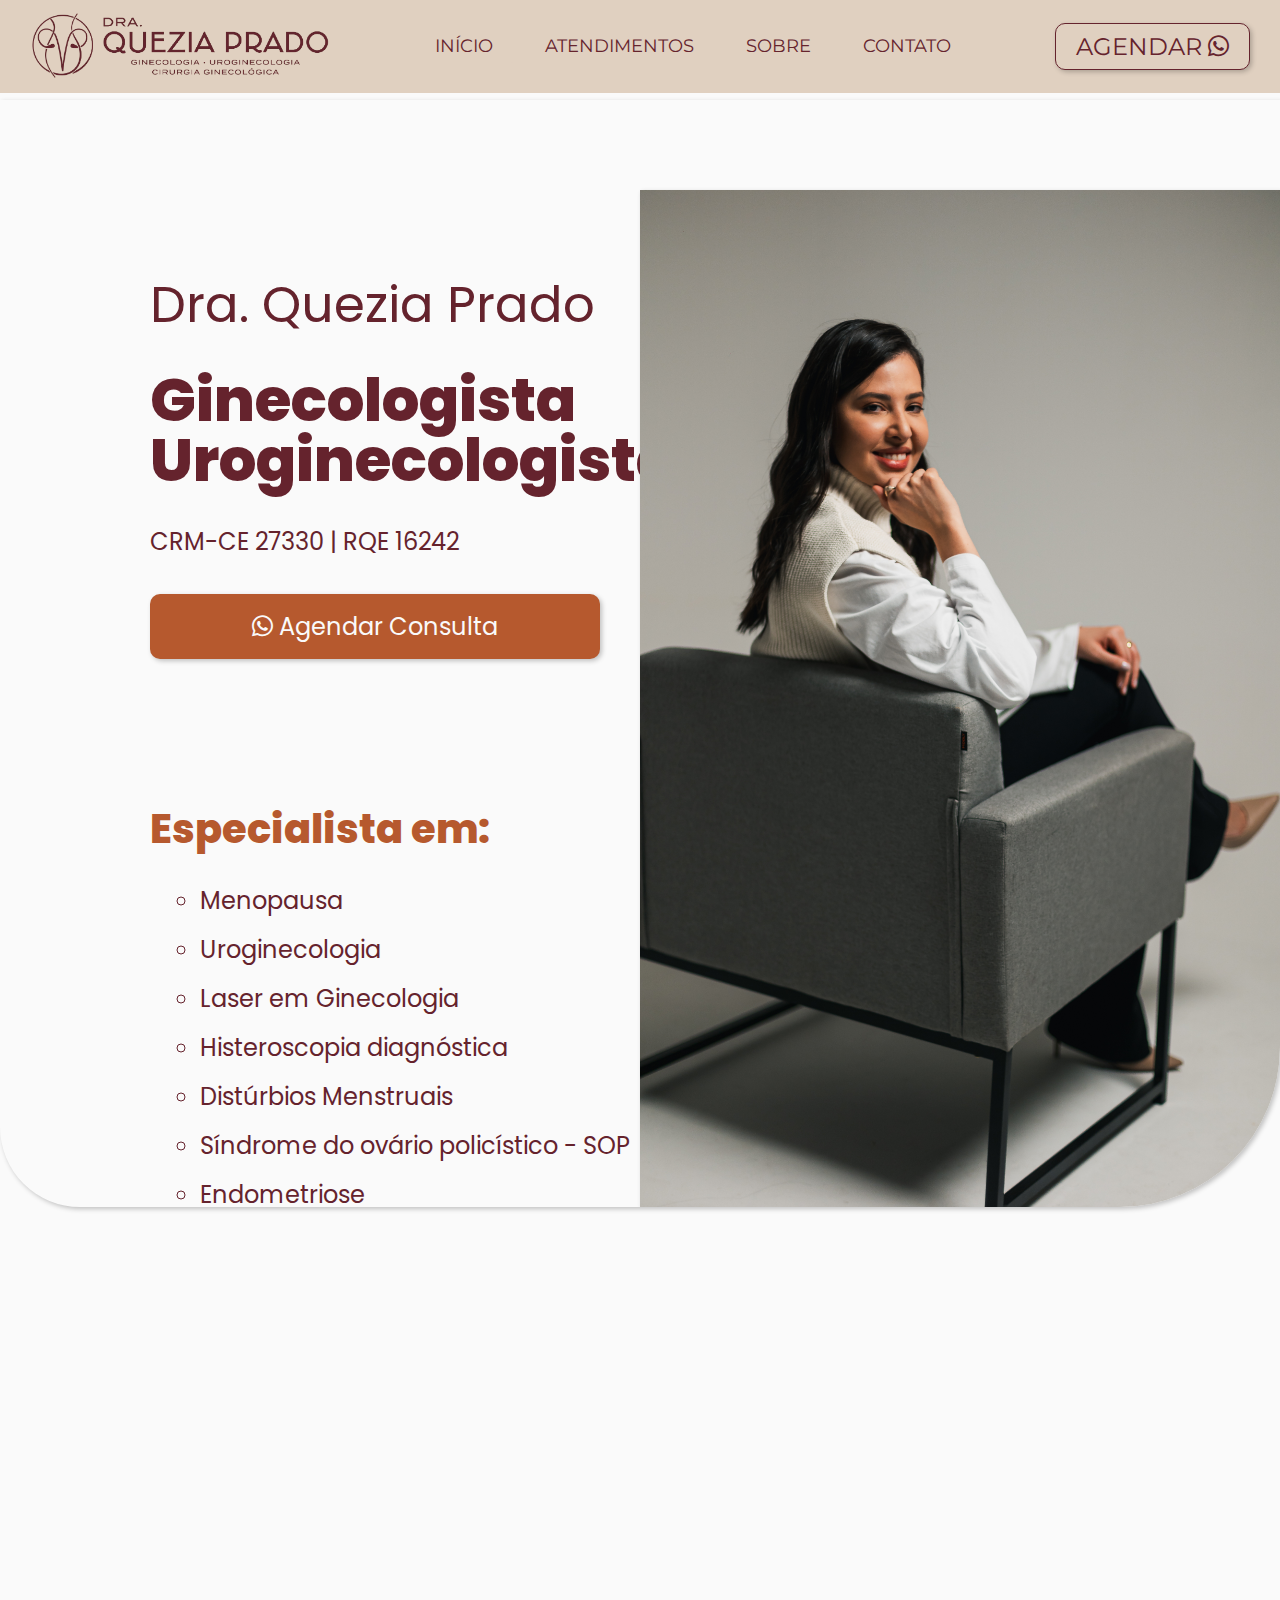
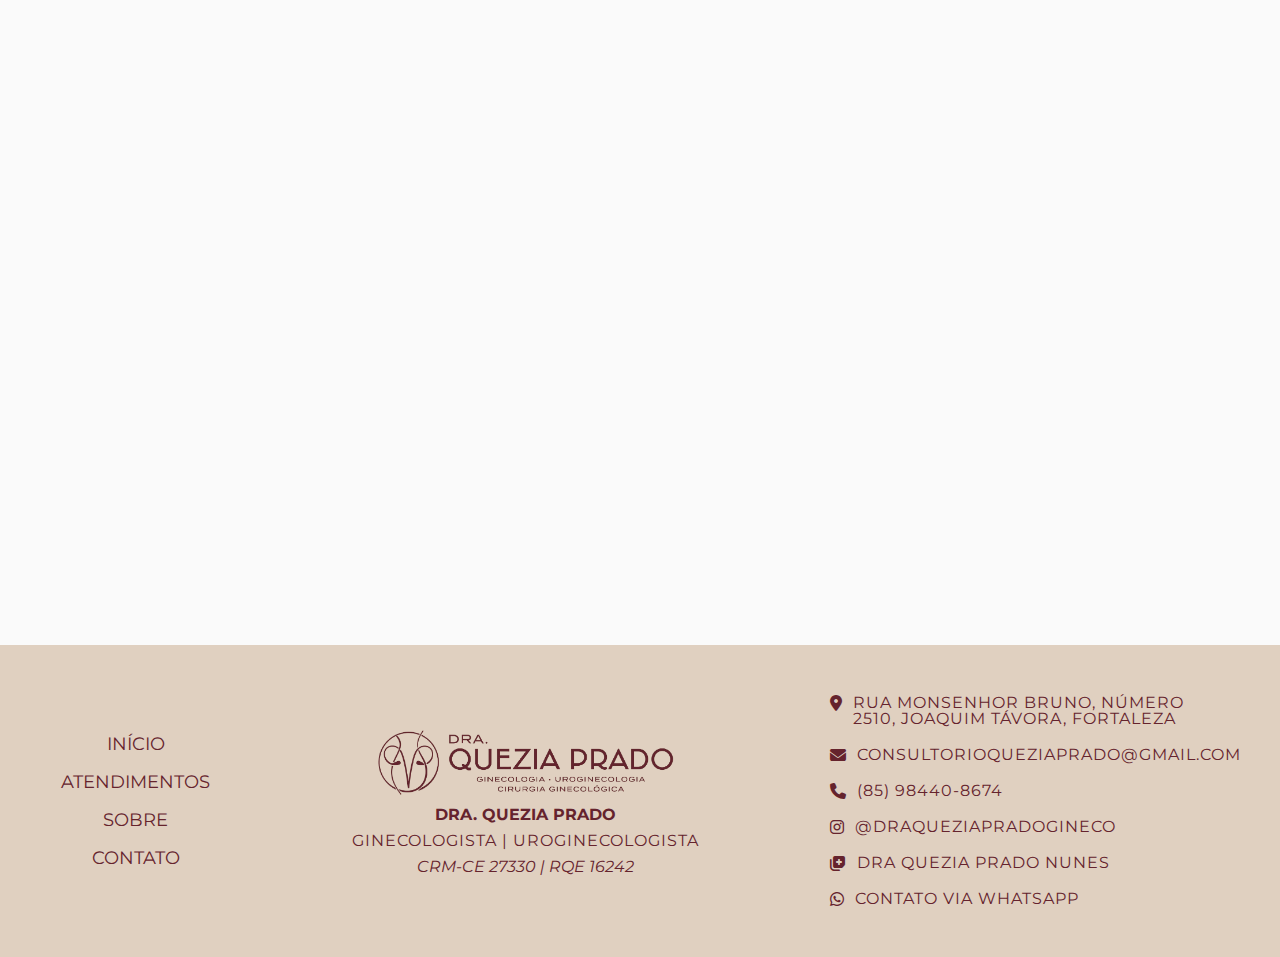
==== index.html @ f3fdb0f1 "fix: adicionando carousel, feedbacks e pagina de atentimento" ====
<!DOCTYPE html>
<html lang="pt-BR">


<head>
  <meta charset="UTF-8">
  <meta name="viewport" content="width=device-width, initial-scale=1.0">
  <meta name="description" content="Consultório de Dra. Quezia Prado, Ginecologista e Uroginecologista em Fortaleza. Agende sua consulta online.">
  <meta name="keywords" content="ginecologia, uroginecologia, saúde feminina, Dra. Quezia Prado, atendimento ginecológico, consulta ginecológica">
  <meta name="author" content="Dra. Quezia Prado">
  <meta name="robots" content="index, follow">

  <title>Dra. Quezia Prado | Ginecologista Uroginecologista</title>

  <link rel="icon" href="./favicon.ico" type="image/x-icon">

  <link rel="stylesheet" href="https://cdnjs.cloudflare.com/ajax/libs/font-awesome/6.4.2/css/all.min.css" integrity="sha384-w4lch0MzdoKsljzU2lf4mUjfpylydZZZQsRzEzXnpPRAE2F5ikS9V3f4f7Er4y+w" crossorigin="anonymous">

  <link rel="preload" href="https://fonts.googleapis.com/css2?family=Roboto:wght@400;700&display=swap" as="font" type="font/woff2" crossorigin="anonymous">

  <link rel="stylesheet" href="https://cdnjs.cloudflare.com/ajax/libs/font-awesome/6.4.2/css/all.min.css">

  <link rel="preconnect" href="https://fonts.googleapis.com">
  <link rel="preconnect" href="https://fonts.gstatic.com" crossorigin>
  <link href="https://fonts.googleapis.com/css2?family=Montserrat:ital,wght@0,100..900;1,100..900&family=Poppins:ital,wght@0,100;0,200;0,300;0,400;0,500;0,600;0,700;0,800;0,900;1,100;1,200;1,300;1,400;1,500;1,600;1,700;1,800;1,900&display=swap" rel="stylesheet">


  <link rel="stylesheet" href="https://cdn.jsdelivr.net/npm/swiper@11/swiper-bundle.min.css">
  <script src="https://cdn.jsdelivr.net/npm/swiper@11/swiper-bundle.min.js"></script>

  

  <link rel="stylesheet" href="./style.css">
</head>

<body>
  <header class="cabecalho">
    <a href="#inicio" title="Ir para a página inicial">
      <img class="cabecalho_logo" src="./assets/logo.png" alt="Logotipo da Dra. Quezia Prado" loading="lazy">
    </a>

    <button class="menu_hamburguer" aria-label="Abrir menu">
      <i style="color:var(--cor-secundaria)" class="fa-solid fa-bars"></i>
    </button>

    <nav class="cabecalho_nav" role="navigation" aria-label="Menu principal">
      <ul class="cabecalho_menu">
        <li><a class="cabecalho_menu_item" href="#inicio">Início</a></li>
        <li><a class="cabecalho_menu_item" href="#atendimentos">Atendimentos</a></li>
        <li><a class="cabecalho_menu_item" href="#sobre">Sobre</a></li>
        <li><a class="cabecalho_menu_item" href="#contato">Contato</a></li>
      </ul>
    </nav>

    <a target="_blank" class="cabecalho_botao" href="https://wa.me/85984408674" role="button">
      Agendar
      <i class="fa-brands fa-whatsapp"></i>
    </a>
  </header>

  <main>

    <section class="inicio" id="inicio">
      <div class="inicio_infos">
        <div class="inicio_infos_pessoal">
          <h1 class="inicio_infos_titulo">Dra. Quezia Prado</h1>
          <h2 class="inicio_infos_cargo">Ginecologista Uroginecologista</h2>
          <span class="inicio_infos_credenciais">CRM-CE 27330 | RQE 16242</span>
          <a target="_blank" class="inicio_infos_botao" href="https://wa.me/85984408674" role="button" aria-label="Agendar consulta com Dra. Quezia Prado">
            <i class="fa-brands fa-whatsapp"></i>
            Agendar Consulta
          </a>
        </div>
        <div class="inicio_esp">
          <h2 class="inicio_infos_titulo_esp">Especialista em:</h2>
          <ul class="lista_especialidades">
            <li>Menopausa</li>
            <li>Uroginecologia</li>
            <li> Laser em Ginecologia</li>
            <li>Histeroscopia diagnóstica</li>
            <li>Distúrbios Menstruais</li>
            <li>Síndrome do ovário policístico - SOP</li>
            <li>Endometriose</li>
          </ul>

        </div>
      </div>
      <img class="inicio_foto" src="./assets/foto1.jpg" alt="Foto da Dra. Quezia Prado, ginecologista e uroginecologista." loading="lazy">
    </section>


    <section class="atendimentos" id="atendimentos">
      <h2 class="atendimentos_titulo">Atendimentos</h2>
      <a class="atendimentos_botao" href="#ver" role="button" aria-label="Ver todos os Atendimentos">Ver Todos</a>
      <div class="atendimentos_container">
        <div class="atendimentos_container_card">
          <img class="atendimentos_container_card_foto" src="https://saudeemdia.com.br/wp-content/uploads/2023/03/Menopausa.jpg" alt="Imagem ilustrativa sobre menopausa" loading="lazy">
          <h2 class="atendimentos_container_card_titulo">Menopausa</h2>
          <a class="atendimentos_container_card_botao" href="./pages/menopausa.html" role="button" aria-label="Saiba mais sobre menopausa">
            Saiba Mais
          </a>
        </div>

        <div class="atendimentos_container_card">
          <img class="atendimentos_container_card_foto" src="https://www.scopegineco.com.br/wp-content/uploads/2022/06/Uroginecologia-1.jpg.webp" alt="Imagem ilustrativa sobre uroginecologia" loading="lazy">
          <h2 class="atendimentos_container_card_titulo">Uroginecologia</h2>
          <a class="atendimentos_container_card_botao" href="./pages/uroginecologia.html" role="button" aria-label="Saiba mais sobre uroginecologia">
            Saiba Mais
          </a>
        </div>

        <div class="atendimentos_container_card">
          <img class="atendimentos_container_card_foto" src="https://drapriscilamatsuoka.com.br/wp-content/uploads/2020/04/laser-intimo.jpg" alt="Imagem ilustrativa sobre laser em ginecologia" loading="lazy">
          <h2 class="atendimentos_container_card_titulo">Laser em Ginecologia</h2>
          <a class="atendimentos_container_card_botao" href="#laser-ginecologia" role="button" aria-label="Saiba mais sobre laser em ginecologia">
            Saiba Mais
          </a>
        </div>


        <div class="atendimentos_container_card">
          <img class="atendimentos_container_card_foto" src="https://drluizflavio.com/wp-content/uploads/2018/12/Endometriomas-endometriose-ovariana_drluizflavio_BG.jpg" alt="Imagem ilustrativa sobre Endometriose" loading="lazy">
          <h2 class="atendimentos_container_card_titulo">Endometriose</h2>
          <a class="atendimentos_container_card_botao" href="#laser-ginecologia" role="button" aria-label="Saiba mais sobre Endometriose">
            Saiba Mais
          </a>
        </div>
      </div>
    </section>



    <section class="sobre" id="sobre">
      <div class="sobre_imagem_container">
        <img class="sobre_imagem_container_foto" src="./assets/foto3.jpg" alt="Foto da Dra. Quezia Prado, ginecologista e uroginecologista" loading="lazy">
        <div class="sobre_imagem_container_citacao">
          "Minha missão é cuidar da saúde feminina com empatia e precisão, proporcionando bem-estar em cada fase da vida."
        </div>
      </div>

      <div class="sobre_texto_container">
        <h2 class="sobre_subtitulo">Sobre</h2>
        <h3 class="sobre_texto_container_nome">Dra. Quezia Prado</h3>
        <p class="sobre_texto_container_texto">
          Oi, sou a Dra Quezia, médica ginecologista e uroginecologista, e será um enorme prazer te ter por aqui. Sou paraense, formada em Belém -PA, com residência e subespecialidade feitas em São Paulo, na Casa Maternal e Faculdade de Medicina do ABC. <br>

          Minhas áreas de atuação são na ginecologia geral, reposição hormonal, envelhecimento saudável, dores pélvicas, planejamento familiar e disfunções de assoalho pélvico. Além disso, realizo diversas cirurgias ginecológicas e tenho experiência com DIUs, Implanon. <br>

          Trato doenças como perda urinária, prolapsos genitais, infecções de urina de repetição, candidíase, vaginose, endometriose, miomatose uterina, adenomiose, síndrome dos ovários policísticos, e muito mais. 
          A reposição hormonal, e o olhar específico para a mulher do climatério e menopausa fazem parte do meu cotidiano e não há nada mais satisfatório do que ver essas pacientes voltarem a ficar de bem consigo mesmas! <br>

          No meu consultório, já consegui devolver qualidade de vida para várias mulheres através de uma investigação profunda e um tratamento adequado e personalizado. Bem estar e satisfação são as regras que regem nossos encontros de rotina! <br>

          Fiquem à vontade para clicar em um dos tópicos descritos aqui e entenderem um pouco mais sobre cada tema!

        </p>
      </div>
    </section>


    <section class="instagram">
      <h2 class="instagram_titulo">Instagram</h2>
      <div class="swiper-container">
        <div class="swiper-wrapper">
          <a href="https://www.instagram.com/p/POST1" class="swiper-slide">
            <img src="./assets//insta/foto1.jpeg" alt="Foto do Instagram">
          </a>
          <a href="https://www.instagram.com/p/POST1" class="swiper-slide">
            <img src="./assets//insta/foto2.jpeg" alt="Foto do Instagram">
          </a>
          <a href="https://www.instagram.com/p/POST1" class="swiper-slide">
            <img src="./assets//insta/foto3.jpeg" alt="Foto do Instagram">
          </a>
          <a href="https://www.instagram.com/p/POST1" class="swiper-slide">
            <img src="./assets//insta/foto4.jpeg" alt="Foto do Instagram">
          </a>
          <a href="https://www.instagram.com/p/POST1" class="swiper-slide">
            <img src="./assets//insta/foto5.jpeg" alt="Foto do Instagram">
          </a>
          <a href="https://www.instagram.com/p/POST1" class="swiper-slide">
            <img src="./assets//insta/foto6.jpeg" alt="Foto do Instagram">
          </a>
          <a href="https://www.instagram.com/p/POST1" class="swiper-slide">
            <img src="./assets//insta/foto7.jpeg" alt="Foto do Instagram">
          </a>
          <a href="https://www.instagram.com/p/POST1" class="swiper-slide">
            <img src="./assets//insta/foto8.jpeg" alt="Foto do Instagram">
          </a>
          <a href="https://www.instagram.com/p/POST1" class="swiper-slide">
            <img src="./assets//insta/foto9.jpeg" alt="Foto do Instagram">
          </a>
          <a href="https://www.instagram.com/p/POST1" class="swiper-slide">
            <img src="./assets//insta/foto10.jpeg" alt="Foto do Instagram">
          </a>

        </div>
        <!-- Botões de navegação -->
        <div class="swiper-button-next"></div>
        <div class="swiper-button-prev"></div>
        <!-- Paginação -->
        <div class="swiper-pagination"></div>
      </div>
    </section>
    

    <section class="agendar">
      <h2 class="agendar_titulo">Agende sua consulta!</h2>
      <p class="agendar_texto">Agende agora sua consulta com a Dra. Quezia Prado</p>
      <a class="agendar_botao" href="#formulario-agendar" role="button" aria-label="Agendar consulta com Dra. Quezia Prado">
        <i class="fa-brands fa-whatsapp"></i>
        Agendar Consulta

      </a>
    </section>


    <section class="instagram">
      <h2 class="instagram_titulo">Feedbacks</h2>
      <div class="swiper-container">
        <div class="swiper-wrapper">
            <img src="./assets/feedback/foto1.jpeg" alt="Foto do Instagram" class="swiper-slide">
            <img src="./assets/feedback/foto2.jpeg" alt="Foto do Instagram" class="swiper-slide">
            <img src="./assets/feedback/foto3.jpeg" alt="Foto do Instagram" class="swiper-slide">
            <img src="./assets/feedback/foto4.jpeg" alt="Foto do Instagram" class="swiper-slide">
            <img src="./assets/feedback/foto5.jpeg" alt="Foto do Instagram" class="swiper-slide">
            <img src="./assets/feedback/foto6.jpeg" alt="Foto do Instagram" class="swiper-slide">
            <img src="./assets/feedback/foto7.jpeg" alt="Foto do Instagram" class="swiper-slide">
            <img src="./assets/feedback/foto8.jpeg" alt="Foto do Instagram" class="swiper-slide">
            <img src="./assets/feedback/foto9.jpeg" alt="Foto do Instagram" class="swiper-slide">
            <img src="./assets/feedback/foto10.jpeg" alt="Foto do Instagram" class="swiper-slide">
            <img src="./assets/feedback/foto11.jpeg" alt="Foto do Instagram" class="swiper-slide">
            <img src="./assets/feedback/foto12.jpeg" alt="Foto do Instagram" class="swiper-slide">
            <img src="./assets/feedback/foto13.jpeg" alt="Foto do Instagram" class="swiper-slide">
            <img src="./assets/feedback/foto14.jpeg" alt="Foto do Instagram" class="swiper-slide">

        </div>
        <!-- Botões de navegação -->
        <div class="swiper-button-next"></div>
        <div class="swiper-button-prev"></div>
        <!-- Paginação -->
        <div class="swiper-pagination"></div>
      </div>
    </section>




    <section class="contato" id="contato">
      <div class="contato_infos">
        <h2 class="contato_subtitulo">Contato</h2>
        <p class="contato_texto">Entre em contato para mais informações</p>
      </div>

      <div class="contato_links">
        <div class="contato_links_icons">
          <a href="https://www.google.com/maps/place/R.+Monsenhor+Bruno,+2510+-+Aldeota,+Fortaleza+-+CE,+60115-046/data=!4m2!3m1!1s0x7c748ee496ace9f:0xc2dd5bfd3eecf8b7?sa=X&ved=1t:242&ictx=111" class="contato_links_icons_item" target="_blank" rel="noopener noreferrer" aria-label="Ver no Google Maps">
            <i class="fa-solid fa-location-dot"></i>
            <span>Rua Monsenhor Bruno, número 2510, Joaquim Távora, Fortaleza</span>
          </a>
          <a href="mailto:consultorioqueziaprado@gmail.com" class="contato_links_icons_item" aria-label="Enviar email para consultorioqueziaprado@gmail.com">
            <i class="fa-solid fa-envelope"></i>
            <span>consultorioqueziaprado@gmail.com</span>
          </a>
          <a href="tel:85984408674" class="contato_links_icons_item" aria-label="Ligar para (85) 98440-8674">
            <i class="fa-solid fa-phone"></i>
            <span>(85) 98440-8674</span>
          </a>
          <a href="https://www.instagram.com/draqueziapradogineco/" class="contato_links_icons_item" target="_blank" rel="noopener noreferrer" aria-label="Visitar perfil no Instagram">
            <i class="fa-brands fa-instagram"></i>
            <span> @draqueziapradogineco</span>
          </a>
          <a href="https://www.doctoralia.com.br/quezia-prado-nunes/ginecologista/fortaleza" class="contato_links_icons_item" target="_blank" rel="noopener noreferrer" aria-label="Visitar perfil no Doctoralia">
            <i class="fa-solid fa-notes-medical"></i>
            <span> Dra Quezia Prado Nunes</span>
          </a>
          <a href="https://wa.me/85984408674" class="contato_links_icons_item" target="_blank" rel="noopener noreferrer" aria-label="Contatar via WhatsApp">
            <i class="fa-brands fa-whatsapp"></i>
            <span>Contato via WhatsApp</span>
          </a>
        </div>

        <iframe src="https://www.google.com/maps/embed?pb=!1m18!1m12!1m3!1d3153.3859847296924!2d-38.513486!3d-3.7443577!2m3!1f0!2f0!3f0!3m2!1i1024!2i768!4f13.1!3m3!1m2!1s0x7c748ee496ace9f%3A0xc2dd5bfd3eecf8b7!2sR.%20Monsenhor%20Bruno%2C%202510%20-%20Aldeota%2C%20Fortaleza%20-%20CE%2C%2060115-046!5e0!3m2!1spt-BR!2sbr&maptype=satellite" class="contato_infos_mapa" allowfullscreen="" loading="lazy" referrerpolicy="no-referrer-when-downgrade" aria-label="Mapa da localização no modo satélite">
        </iframe>


      </div>
    </section>

  </main>

  <footer class="rodape">
    <div class="rodape_menu">
      <nav aria-label="Menu do rodapé">
        <ul class="rodape_menu">
          <li>
            <a class="rodape_menu_item" href="#inicio" aria-label="Ir para a seção Início">Início</a>
          </li>
          <li>
            <a class="rodape_menu_item" href="#atendimentos" aria-label="Ir para a seção Atendimentos">Atendimentos</a>
          </li>
          <li>
            <a class="rodape_menu_item" href="#sobre" aria-label="Ir para a seção Sobre">Sobre</a>
          </li>
          <li>
            <a class="rodape_menu_item" href="#contato" aria-label="Ir para a seção Contato">Contato</a>
          </li>
        </ul>
      </nav>
    </div>


    <div class="rodape_infos">
      <img class="rodape_infos_logo" src="./assets/logo.png" alt="Logo da Dra. Quezia Prado" aria-label="Logo da Dra. Quezia Prado">
      <p class="rodape_infos_nome">Dra. Quezia Prado</p>
      <p class="rodape_infos_texto">Ginecologista | Uroginecologista</p>
      <p class="rodape_infos_detalhe">CRM-CE 27330 | RQE 16242</p>
    </div>

    <div class="rodape_socials">
      <a href="https://www.google.com/maps/place/R.+Monsenhor+Bruno,+2510+-+Aldeota,+Fortaleza+-+CE,+60115-046/data=!4m2!3m1!1s0x7c748ee496ace9f:0xc2dd5bfd3eecf8b7?sa=X&ved=1t:242&ictx=111" class="rodape_links_icons_item" target="_blank" rel="noopener noreferrer" aria-label="Ver localização no Google Maps">
        <i class="fa-solid fa-location-dot"></i>
        <span>Rua Monsenhor Bruno, número 2510, Joaquim Távora, Fortaleza</span>
      </a>
      <a href="mailto:consultorioqueziaprado@gmail.com" class="rodape_links_icons_item" aria-label="Enviar email para consultorioqueziaprado@gmail.com">
        <i class="fa-solid fa-envelope"></i>
        <span>consultorioqueziaprado@gmail.com</span>
      </a>
      <a href="tel:85984408674" class="rodape_links_icons_item" aria-label="Ligar para (85) 98440-8674">
        <i class="fa-solid fa-phone"></i>
        <span>(85) 98440-8674</span>
      </a>
      <a href="https://www.instagram.com/draqueziapradogineco/" class="rodape_links_icons_item" target="_blank" rel="noopener noreferrer" aria-label="Visitar perfil no Instagram">
        <i class="fa-brands fa-instagram"></i>
        <span>@draqueziapradogineco</span>
      </a>
      <a href="https://www.doctoralia.com.br/quezia-prado-nunes/ginecologista/fortaleza" class="rodape_links_icons_item" target="_blank" rel="noopener noreferrer" aria-label="Visitar perfil no Doctoralia">
        <i class="fa-solid fa-notes-medical"></i>
        <span> Dra Quezia Prado Nunes</span>
      </a>
      <a href="https://wa.me/85984408674" class="rodape_links_icons_item" target="_blank" rel="noopener noreferrer" aria-label="Contatar via WhatsApp">
        <i class="fa-brands fa-whatsapp"></i>
        <span>Contato via WhatsApp</span>
      </a>
    </div>
  </footer>


  <script src="./script.js"></script>
</body>

</html>
---- style.css ----
@import url('./css/reset.css');
@import url('./css/cabecalho.css');
@import url('./css/atendimentos.css');
@import url('./css/atendimento.css');
@import url('./css/contato.css');
@import url('./css/inicio.css');
@import url('./css/rodape.css');
@import url('./css/sobre.css');
@import url('./css/instagram.css');
@import url('./css/agendar.css');
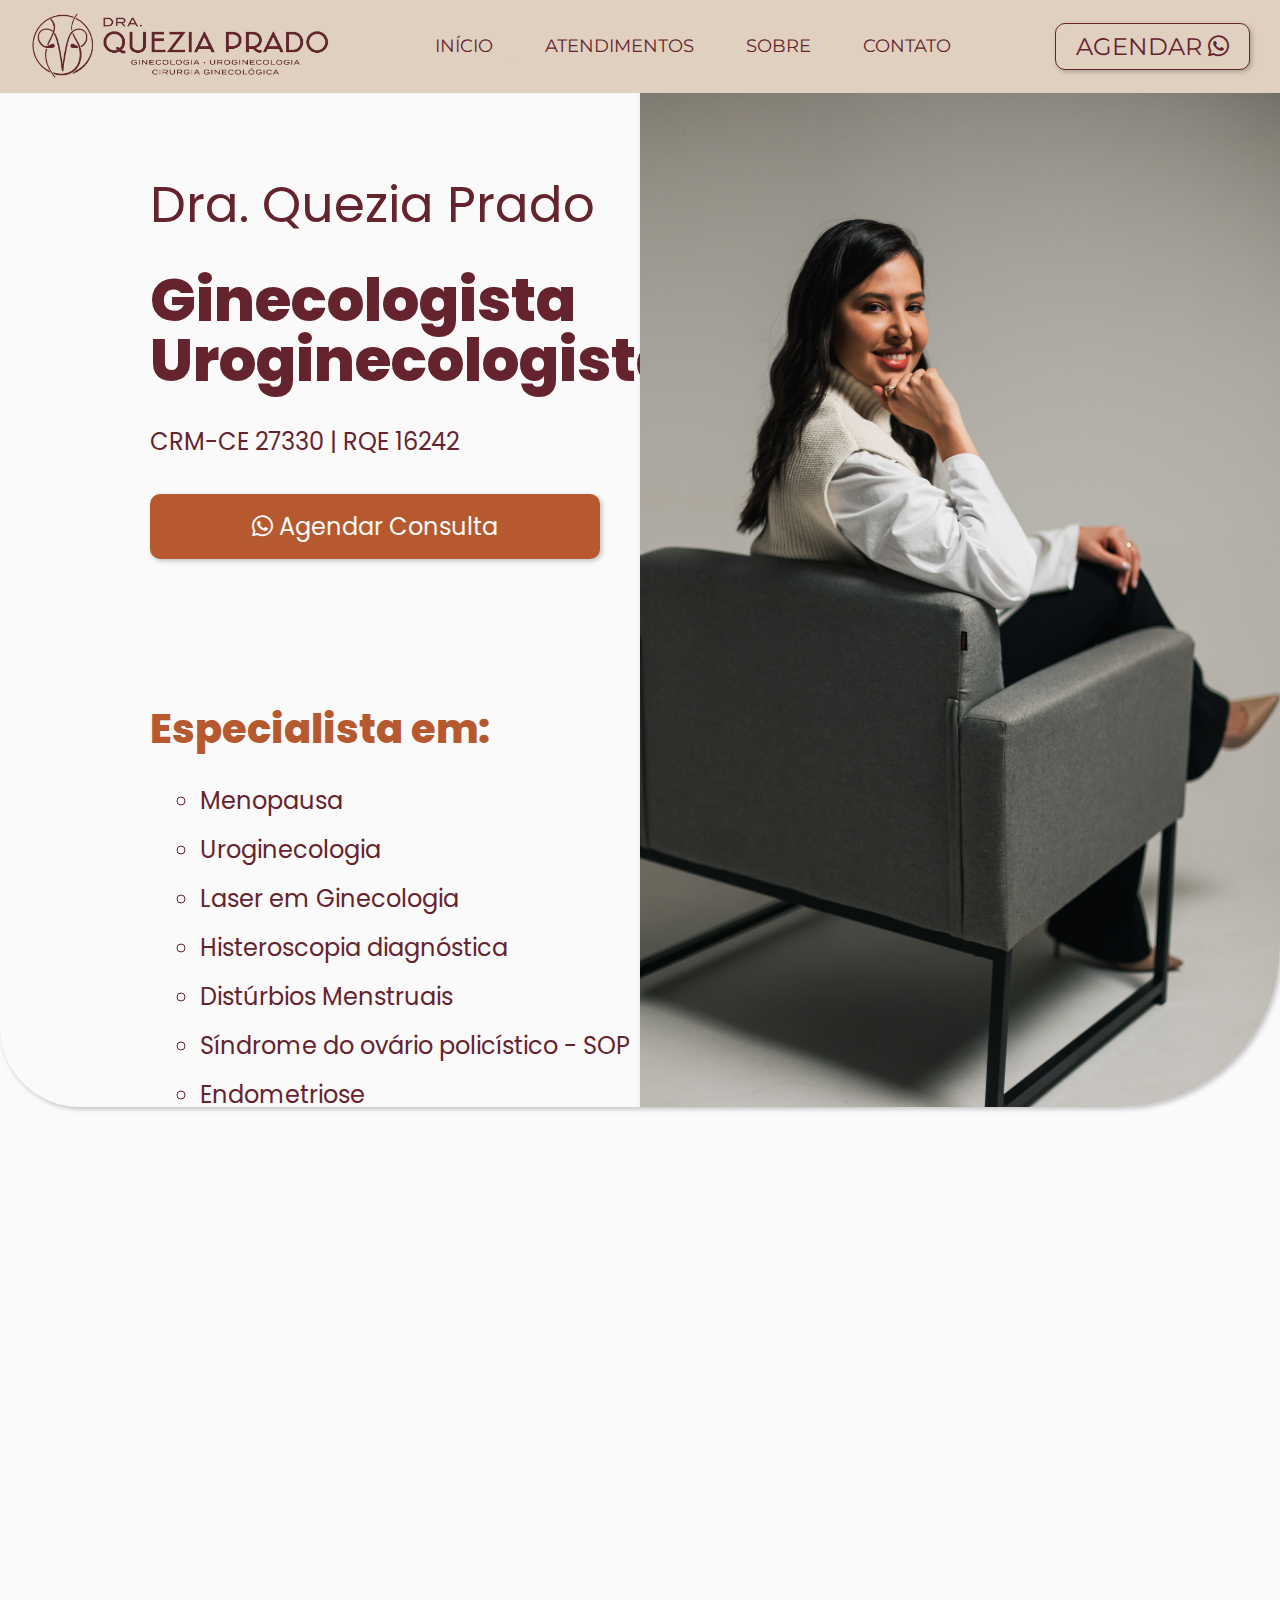
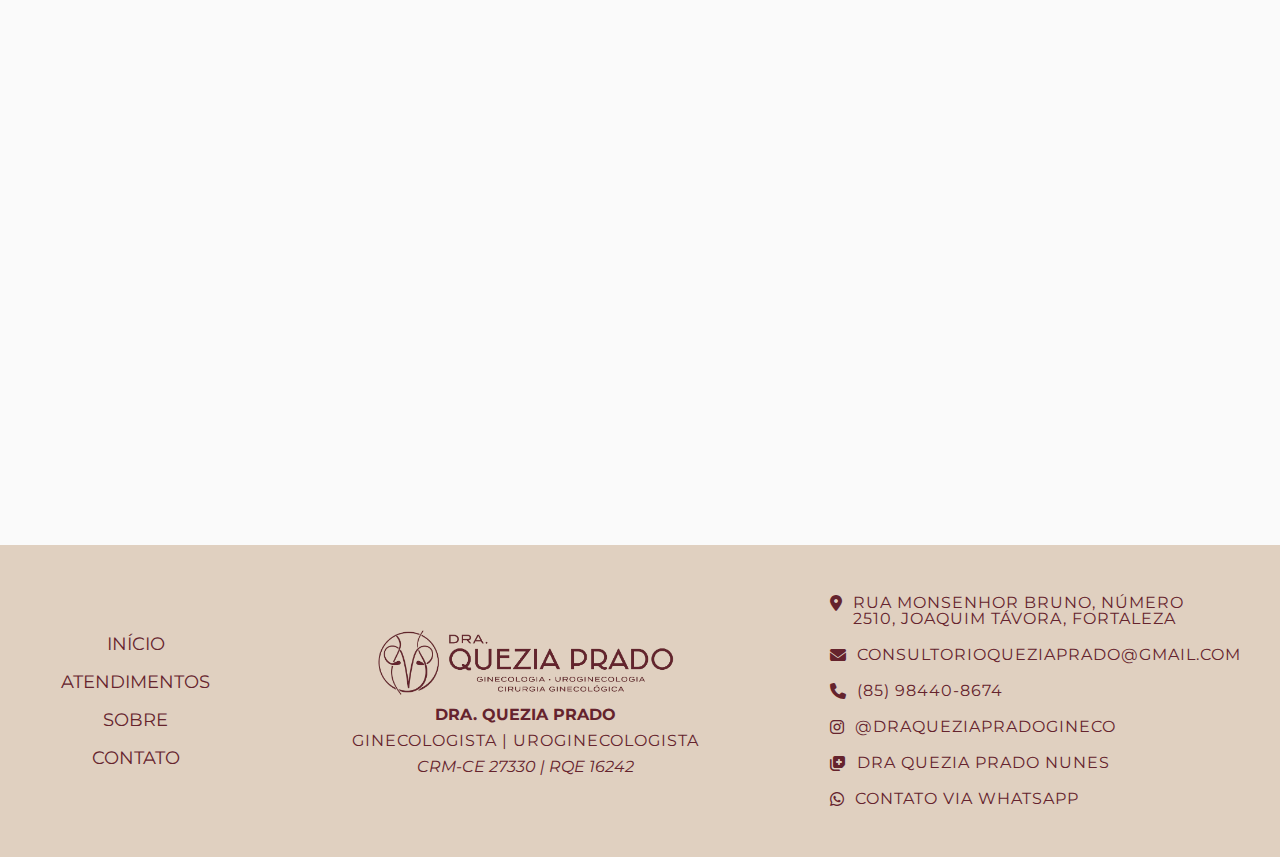
==== commit ea16495a: "fix: ajustes finos" ====
--- a/index.html
+++ b/index.html
@@ -1,351 +1,609 @@
 <!DOCTYPE html>
 <html lang="pt-BR">
-
-
-<head>
-  <meta charset="UTF-8">
-  <meta name="viewport" content="width=device-width, initial-scale=1.0">
-  <meta name="description" content="Consultório de Dra. Quezia Prado, Ginecologista e Uroginecologista em Fortaleza. Agende sua consulta online.">
-  <meta name="keywords" content="ginecologia, uroginecologia, saúde feminina, Dra. Quezia Prado, atendimento ginecológico, consulta ginecológica">
-  <meta name="author" content="Dra. Quezia Prado">
-  <meta name="robots" content="index, follow">
-
-  <title>Dra. Quezia Prado | Ginecologista Uroginecologista</title>
-
-  <link rel="icon" href="./favicon.ico" type="image/x-icon">
-
-  <link rel="stylesheet" href="https://cdnjs.cloudflare.com/ajax/libs/font-awesome/6.4.2/css/all.min.css" integrity="sha384-w4lch0MzdoKsljzU2lf4mUjfpylydZZZQsRzEzXnpPRAE2F5ikS9V3f4f7Er4y+w" crossorigin="anonymous">
-
-  <link rel="preload" href="https://fonts.googleapis.com/css2?family=Roboto:wght@400;700&display=swap" as="font" type="font/woff2" crossorigin="anonymous">
-
-  <link rel="stylesheet" href="https://cdnjs.cloudflare.com/ajax/libs/font-awesome/6.4.2/css/all.min.css">
-
-  <link rel="preconnect" href="https://fonts.googleapis.com">
-  <link rel="preconnect" href="https://fonts.gstatic.com" crossorigin>
-  <link href="https://fonts.googleapis.com/css2?family=Montserrat:ital,wght@0,100..900;1,100..900&family=Poppins:ital,wght@0,100;0,200;0,300;0,400;0,500;0,600;0,700;0,800;0,900;1,100;1,200;1,300;1,400;1,500;1,600;1,700;1,800;1,900&display=swap" rel="stylesheet">
-
-
-  <link rel="stylesheet" href="https://cdn.jsdelivr.net/npm/swiper@11/swiper-bundle.min.css">
-  <script src="https://cdn.jsdelivr.net/npm/swiper@11/swiper-bundle.min.js"></script>
-
-  
-
-  <link rel="stylesheet" href="./style.css">
-</head>
-
-<body>
-  <header class="cabecalho">
-    <a href="#inicio" title="Ir para a página inicial">
-      <img class="cabecalho_logo" src="./assets/logo.png" alt="Logotipo da Dra. Quezia Prado" loading="lazy">
-    </a>
-
-    <button class="menu_hamburguer" aria-label="Abrir menu">
-      <i style="color:var(--cor-secundaria)" class="fa-solid fa-bars"></i>
-    </button>
-
-    <nav class="cabecalho_nav" role="navigation" aria-label="Menu principal">
-      <ul class="cabecalho_menu">
-        <li><a class="cabecalho_menu_item" href="#inicio">Início</a></li>
-        <li><a class="cabecalho_menu_item" href="#atendimentos">Atendimentos</a></li>
-        <li><a class="cabecalho_menu_item" href="#sobre">Sobre</a></li>
-        <li><a class="cabecalho_menu_item" href="#contato">Contato</a></li>
-      </ul>
-    </nav>
-
-    <a target="_blank" class="cabecalho_botao" href="https://wa.me/85984408674" role="button">
-      Agendar
-      <i class="fa-brands fa-whatsapp"></i>
-    </a>
-  </header>
-
-  <main>
-
-    <section class="inicio" id="inicio">
-      <div class="inicio_infos">
-        <div class="inicio_infos_pessoal">
-          <h1 class="inicio_infos_titulo">Dra. Quezia Prado</h1>
-          <h2 class="inicio_infos_cargo">Ginecologista Uroginecologista</h2>
-          <span class="inicio_infos_credenciais">CRM-CE 27330 | RQE 16242</span>
-          <a target="_blank" class="inicio_infos_botao" href="https://wa.me/85984408674" role="button" aria-label="Agendar consulta com Dra. Quezia Prado">
-            <i class="fa-brands fa-whatsapp"></i>
-            Agendar Consulta
-          </a>
-        </div>
-        <div class="inicio_esp">
-          <h2 class="inicio_infos_titulo_esp">Especialista em:</h2>
-          <ul class="lista_especialidades">
-            <li>Menopausa</li>
-            <li>Uroginecologia</li>
-            <li> Laser em Ginecologia</li>
-            <li>Histeroscopia diagnóstica</li>
-            <li>Distúrbios Menstruais</li>
-            <li>Síndrome do ovário policístico - SOP</li>
-            <li>Endometriose</li>
-          </ul>
-
-        </div>
-      </div>
-      <img class="inicio_foto" src="./assets/foto1.jpg" alt="Foto da Dra. Quezia Prado, ginecologista e uroginecologista." loading="lazy">
-    </section>
-
-
-    <section class="atendimentos" id="atendimentos">
-      <h2 class="atendimentos_titulo">Atendimentos</h2>
-      <a class="atendimentos_botao" href="#ver" role="button" aria-label="Ver todos os Atendimentos">Ver Todos</a>
-      <div class="atendimentos_container">
-        <div class="atendimentos_container_card">
-          <img class="atendimentos_container_card_foto" src="https://saudeemdia.com.br/wp-content/uploads/2023/03/Menopausa.jpg" alt="Imagem ilustrativa sobre menopausa" loading="lazy">
-          <h2 class="atendimentos_container_card_titulo">Menopausa</h2>
-          <a class="atendimentos_container_card_botao" href="./pages/menopausa.html" role="button" aria-label="Saiba mais sobre menopausa">
-            Saiba Mais
-          </a>
-        </div>
-
-        <div class="atendimentos_container_card">
-          <img class="atendimentos_container_card_foto" src="https://www.scopegineco.com.br/wp-content/uploads/2022/06/Uroginecologia-1.jpg.webp" alt="Imagem ilustrativa sobre uroginecologia" loading="lazy">
-          <h2 class="atendimentos_container_card_titulo">Uroginecologia</h2>
-          <a class="atendimentos_container_card_botao" href="./pages/uroginecologia.html" role="button" aria-label="Saiba mais sobre uroginecologia">
-            Saiba Mais
-          </a>
-        </div>
-
-        <div class="atendimentos_container_card">
-          <img class="atendimentos_container_card_foto" src="https://drapriscilamatsuoka.com.br/wp-content/uploads/2020/04/laser-intimo.jpg" alt="Imagem ilustrativa sobre laser em ginecologia" loading="lazy">
-          <h2 class="atendimentos_container_card_titulo">Laser em Ginecologia</h2>
-          <a class="atendimentos_container_card_botao" href="#laser-ginecologia" role="button" aria-label="Saiba mais sobre laser em ginecologia">
-            Saiba Mais
-          </a>
-        </div>
-
-
-        <div class="atendimentos_container_card">
-          <img class="atendimentos_container_card_foto" src="https://drluizflavio.com/wp-content/uploads/2018/12/Endometriomas-endometriose-ovariana_drluizflavio_BG.jpg" alt="Imagem ilustrativa sobre Endometriose" loading="lazy">
-          <h2 class="atendimentos_container_card_titulo">Endometriose</h2>
-          <a class="atendimentos_container_card_botao" href="#laser-ginecologia" role="button" aria-label="Saiba mais sobre Endometriose">
-            Saiba Mais
-          </a>
-        </div>
-      </div>
-    </section>
-
-
-
-    <section class="sobre" id="sobre">
-      <div class="sobre_imagem_container">
-        <img class="sobre_imagem_container_foto" src="./assets/foto3.jpg" alt="Foto da Dra. Quezia Prado, ginecologista e uroginecologista" loading="lazy">
-        <div class="sobre_imagem_container_citacao">
-          "Minha missão é cuidar da saúde feminina com empatia e precisão, proporcionando bem-estar em cada fase da vida."
-        </div>
-      </div>
-
-      <div class="sobre_texto_container">
-        <h2 class="sobre_subtitulo">Sobre</h2>
-        <h3 class="sobre_texto_container_nome">Dra. Quezia Prado</h3>
-        <p class="sobre_texto_container_texto">
-          Oi, sou a Dra Quezia, médica ginecologista e uroginecologista, e será um enorme prazer te ter por aqui. Sou paraense, formada em Belém -PA, com residência e subespecialidade feitas em São Paulo, na Casa Maternal e Faculdade de Medicina do ABC. <br>
-
-          Minhas áreas de atuação são na ginecologia geral, reposição hormonal, envelhecimento saudável, dores pélvicas, planejamento familiar e disfunções de assoalho pélvico. Além disso, realizo diversas cirurgias ginecológicas e tenho experiência com DIUs, Implanon. <br>
-
-          Trato doenças como perda urinária, prolapsos genitais, infecções de urina de repetição, candidíase, vaginose, endometriose, miomatose uterina, adenomiose, síndrome dos ovários policísticos, e muito mais. 
-          A reposição hormonal, e o olhar específico para a mulher do climatério e menopausa fazem parte do meu cotidiano e não há nada mais satisfatório do que ver essas pacientes voltarem a ficar de bem consigo mesmas! <br>
-
-          No meu consultório, já consegui devolver qualidade de vida para várias mulheres através de uma investigação profunda e um tratamento adequado e personalizado. Bem estar e satisfação são as regras que regem nossos encontros de rotina! <br>
-
-          Fiquem à vontade para clicar em um dos tópicos descritos aqui e entenderem um pouco mais sobre cada tema!
-
-        </p>
-      </div>
-    </section>
-
-
-    <section class="instagram">
-      <h2 class="instagram_titulo">Instagram</h2>
-      <div class="swiper-container">
-        <div class="swiper-wrapper">
-          <a href="https://www.instagram.com/p/POST1" class="swiper-slide">
-            <img src="./assets//insta/foto1.jpeg" alt="Foto do Instagram">
-          </a>
-          <a href="https://www.instagram.com/p/POST1" class="swiper-slide">
-            <img src="./assets//insta/foto2.jpeg" alt="Foto do Instagram">
-          </a>
-          <a href="https://www.instagram.com/p/POST1" class="swiper-slide">
-            <img src="./assets//insta/foto3.jpeg" alt="Foto do Instagram">
-          </a>
-          <a href="https://www.instagram.com/p/POST1" class="swiper-slide">
-            <img src="./assets//insta/foto4.jpeg" alt="Foto do Instagram">
-          </a>
-          <a href="https://www.instagram.com/p/POST1" class="swiper-slide">
-            <img src="./assets//insta/foto5.jpeg" alt="Foto do Instagram">
-          </a>
-          <a href="https://www.instagram.com/p/POST1" class="swiper-slide">
-            <img src="./assets//insta/foto6.jpeg" alt="Foto do Instagram">
-          </a>
-          <a href="https://www.instagram.com/p/POST1" class="swiper-slide">
-            <img src="./assets//insta/foto7.jpeg" alt="Foto do Instagram">
-          </a>
-          <a href="https://www.instagram.com/p/POST1" class="swiper-slide">
-            <img src="./assets//insta/foto8.jpeg" alt="Foto do Instagram">
-          </a>
-          <a href="https://www.instagram.com/p/POST1" class="swiper-slide">
-            <img src="./assets//insta/foto9.jpeg" alt="Foto do Instagram">
-          </a>
-          <a href="https://www.instagram.com/p/POST1" class="swiper-slide">
-            <img src="./assets//insta/foto10.jpeg" alt="Foto do Instagram">
-          </a>
-
-        </div>
-        <!-- Botões de navegação -->
-        <div class="swiper-button-next"></div>
-        <div class="swiper-button-prev"></div>
-        <!-- Paginação -->
-        <div class="swiper-pagination"></div>
-      </div>
-    </section>
-    
-
-    <section class="agendar">
-      <h2 class="agendar_titulo">Agende sua consulta!</h2>
-      <p class="agendar_texto">Agende agora sua consulta com a Dra. Quezia Prado</p>
-      <a class="agendar_botao" href="#formulario-agendar" role="button" aria-label="Agendar consulta com Dra. Quezia Prado">
-        <i class="fa-brands fa-whatsapp"></i>
-        Agendar Consulta
-
+  <head>
+    <meta charset="UTF-8" />
+    <meta name="viewport" content="width=device-width, initial-scale=1.0" />
+    <meta
+      name="description"
+      content="Consultório de Dra. Quezia Prado, Ginecologista e Uroginecologista em Fortaleza. Agende sua consulta online."
+    />
+    <meta
+      name="keywords"
+      content="ginecologia, uroginecologia, saúde feminina, Dra. Quezia Prado, atendimento ginecológico, consulta ginecológica"
+    />
+    <meta name="author" content="Dra. Quezia Prado" />
+    <meta name="robots" content="index, follow" />
+
+    <title>Dra. Quezia Prado | Ginecologista Uroginecologista</title>
+
+    <link rel="icon" href="./favicon.ico" type="image/x-icon" />
+
+    <link
+      rel="stylesheet"
+      href="https://cdnjs.cloudflare.com/ajax/libs/font-awesome/6.4.2/css/all.min.css"
+      integrity="sha384-w4lch0MzdoKsljzU2lf4mUjfpylydZZZQsRzEzXnpPRAE2F5ikS9V3f4f7Er4y+w"
+      crossorigin="anonymous"
+    />
+
+    <link
+      rel="preload"
+      href="https://fonts.googleapis.com/css2?family=Roboto:wght@400;700&display=swap"
+      as="font"
+      type="font/woff2"
+      crossorigin="anonymous"
+    />
+
+    <link
+      rel="stylesheet"
+      href="https://cdnjs.cloudflare.com/ajax/libs/font-awesome/6.4.2/css/all.min.css"
+    />
+
+    <link rel="preconnect" href="https://fonts.googleapis.com" />
+    <link rel="preconnect" href="https://fonts.gstatic.com" crossorigin />
+    <link
+      href="https://fonts.googleapis.com/css2?family=Montserrat:ital,wght@0,100..900;1,100..900&family=Poppins:ital,wght@0,100;0,200;0,300;0,400;0,500;0,600;0,700;0,800;0,900;1,100;1,200;1,300;1,400;1,500;1,600;1,700;1,800;1,900&display=swap"
+      rel="stylesheet"
+    />
+
+    <link
+      rel="stylesheet"
+      href="https://cdn.jsdelivr.net/npm/swiper@11/swiper-bundle.min.css"
+    />
+    <script src="https://cdn.jsdelivr.net/npm/swiper@11/swiper-bundle.min.js"></script>
+
+    <link rel="stylesheet" href="./style.css" />
+  </head>
+
+  <body>
+    <header class="cabecalho">
+      <a href="#inicio" title="Ir para a página inicial">
+        <img
+          class="cabecalho_logo"
+          src="./assets/logo.png"
+          alt="Logotipo da Dra. Quezia Prado"
+          loading="lazy"
+        />
       </a>
-    </section>
-
-
-    <section class="instagram">
-      <h2 class="instagram_titulo">Feedbacks</h2>
-      <div class="swiper-container">
-        <div class="swiper-wrapper">
-            <img src="./assets/feedback/foto1.jpeg" alt="Foto do Instagram" class="swiper-slide">
-            <img src="./assets/feedback/foto2.jpeg" alt="Foto do Instagram" class="swiper-slide">
-            <img src="./assets/feedback/foto3.jpeg" alt="Foto do Instagram" class="swiper-slide">
-            <img src="./assets/feedback/foto4.jpeg" alt="Foto do Instagram" class="swiper-slide">
-            <img src="./assets/feedback/foto5.jpeg" alt="Foto do Instagram" class="swiper-slide">
-            <img src="./assets/feedback/foto6.jpeg" alt="Foto do Instagram" class="swiper-slide">
-            <img src="./assets/feedback/foto7.jpeg" alt="Foto do Instagram" class="swiper-slide">
-            <img src="./assets/feedback/foto8.jpeg" alt="Foto do Instagram" class="swiper-slide">
-            <img src="./assets/feedback/foto9.jpeg" alt="Foto do Instagram" class="swiper-slide">
-            <img src="./assets/feedback/foto10.jpeg" alt="Foto do Instagram" class="swiper-slide">
-            <img src="./assets/feedback/foto11.jpeg" alt="Foto do Instagram" class="swiper-slide">
-            <img src="./assets/feedback/foto12.jpeg" alt="Foto do Instagram" class="swiper-slide">
-            <img src="./assets/feedback/foto13.jpeg" alt="Foto do Instagram" class="swiper-slide">
-            <img src="./assets/feedback/foto14.jpeg" alt="Foto do Instagram" class="swiper-slide">
-
-        </div>
-        <!-- Botões de navegação -->
-        <div class="swiper-button-next"></div>
-        <div class="swiper-button-prev"></div>
-        <!-- Paginação -->
-        <div class="swiper-pagination"></div>
-      </div>
-    </section>
-
-
-
-
-    <section class="contato" id="contato">
-      <div class="contato_infos">
-        <h2 class="contato_subtitulo">Contato</h2>
-        <p class="contato_texto">Entre em contato para mais informações</p>
-      </div>
-
-      <div class="contato_links">
-        <div class="contato_links_icons">
-          <a href="https://www.google.com/maps/place/R.+Monsenhor+Bruno,+2510+-+Aldeota,+Fortaleza+-+CE,+60115-046/data=!4m2!3m1!1s0x7c748ee496ace9f:0xc2dd5bfd3eecf8b7?sa=X&ved=1t:242&ictx=111" class="contato_links_icons_item" target="_blank" rel="noopener noreferrer" aria-label="Ver no Google Maps">
-            <i class="fa-solid fa-location-dot"></i>
-            <span>Rua Monsenhor Bruno, número 2510, Joaquim Távora, Fortaleza</span>
-          </a>
-          <a href="mailto:consultorioqueziaprado@gmail.com" class="contato_links_icons_item" aria-label="Enviar email para consultorioqueziaprado@gmail.com">
-            <i class="fa-solid fa-envelope"></i>
-            <span>consultorioqueziaprado@gmail.com</span>
-          </a>
-          <a href="tel:85984408674" class="contato_links_icons_item" aria-label="Ligar para (85) 98440-8674">
-            <i class="fa-solid fa-phone"></i>
-            <span>(85) 98440-8674</span>
-          </a>
-          <a href="https://www.instagram.com/draqueziapradogineco/" class="contato_links_icons_item" target="_blank" rel="noopener noreferrer" aria-label="Visitar perfil no Instagram">
-            <i class="fa-brands fa-instagram"></i>
-            <span> @draqueziapradogineco</span>
-          </a>
-          <a href="https://www.doctoralia.com.br/quezia-prado-nunes/ginecologista/fortaleza" class="contato_links_icons_item" target="_blank" rel="noopener noreferrer" aria-label="Visitar perfil no Doctoralia">
-            <i class="fa-solid fa-notes-medical"></i>
-            <span> Dra Quezia Prado Nunes</span>
-          </a>
-          <a href="https://wa.me/85984408674" class="contato_links_icons_item" target="_blank" rel="noopener noreferrer" aria-label="Contatar via WhatsApp">
-            <i class="fa-brands fa-whatsapp"></i>
-            <span>Contato via WhatsApp</span>
-          </a>
-        </div>
-
-        <iframe src="https://www.google.com/maps/embed?pb=!1m18!1m12!1m3!1d3153.3859847296924!2d-38.513486!3d-3.7443577!2m3!1f0!2f0!3f0!3m2!1i1024!2i768!4f13.1!3m3!1m2!1s0x7c748ee496ace9f%3A0xc2dd5bfd3eecf8b7!2sR.%20Monsenhor%20Bruno%2C%202510%20-%20Aldeota%2C%20Fortaleza%20-%20CE%2C%2060115-046!5e0!3m2!1spt-BR!2sbr&maptype=satellite" class="contato_infos_mapa" allowfullscreen="" loading="lazy" referrerpolicy="no-referrer-when-downgrade" aria-label="Mapa da localização no modo satélite">
-        </iframe>
-
-
-      </div>
-    </section>
-
-  </main>
-
-  <footer class="rodape">
-    <div class="rodape_menu">
-      <nav aria-label="Menu do rodapé">
-        <ul class="rodape_menu">
+
+      <button class="menu_hamburguer" aria-label="Abrir menu">
+        <i style="color: var(--cor-secundaria)" class="fa-solid fa-bars"></i>
+      </button>
+
+      <nav class="cabecalho_nav" role="navigation" aria-label="Menu principal">
+        <ul class="cabecalho_menu">
+          <li><a class="cabecalho_menu_item" href="#inicio">Início</a></li>
           <li>
-            <a class="rodape_menu_item" href="#inicio" aria-label="Ir para a seção Início">Início</a>
+            <a class="cabecalho_menu_item" href="#atendimentos">Atendimentos</a>
           </li>
-          <li>
-            <a class="rodape_menu_item" href="#atendimentos" aria-label="Ir para a seção Atendimentos">Atendimentos</a>
-          </li>
-          <li>
-            <a class="rodape_menu_item" href="#sobre" aria-label="Ir para a seção Sobre">Sobre</a>
-          </li>
-          <li>
-            <a class="rodape_menu_item" href="#contato" aria-label="Ir para a seção Contato">Contato</a>
-          </li>
+          <li><a class="cabecalho_menu_item" href="#sobre">Sobre</a></li>
+          <li><a class="cabecalho_menu_item" href="#contato">Contato</a></li>
         </ul>
       </nav>
-    </div>
-
-
-    <div class="rodape_infos">
-      <img class="rodape_infos_logo" src="./assets/logo.png" alt="Logo da Dra. Quezia Prado" aria-label="Logo da Dra. Quezia Prado">
-      <p class="rodape_infos_nome">Dra. Quezia Prado</p>
-      <p class="rodape_infos_texto">Ginecologista | Uroginecologista</p>
-      <p class="rodape_infos_detalhe">CRM-CE 27330 | RQE 16242</p>
-    </div>
-
-    <div class="rodape_socials">
-      <a href="https://www.google.com/maps/place/R.+Monsenhor+Bruno,+2510+-+Aldeota,+Fortaleza+-+CE,+60115-046/data=!4m2!3m1!1s0x7c748ee496ace9f:0xc2dd5bfd3eecf8b7?sa=X&ved=1t:242&ictx=111" class="rodape_links_icons_item" target="_blank" rel="noopener noreferrer" aria-label="Ver localização no Google Maps">
-        <i class="fa-solid fa-location-dot"></i>
-        <span>Rua Monsenhor Bruno, número 2510, Joaquim Távora, Fortaleza</span>
+
+      <a
+        target="_blank"
+        class="cabecalho_botao"
+        href="https://wa.me/85984408674"
+        role="button"
+      >
+        Agendar
+        <i class="fa-brands fa-whatsapp"></i>
       </a>
-      <a href="mailto:consultorioqueziaprado@gmail.com" class="rodape_links_icons_item" aria-label="Enviar email para consultorioqueziaprado@gmail.com">
-        <i class="fa-solid fa-envelope"></i>
-        <span>consultorioqueziaprado@gmail.com</span>
-      </a>
-      <a href="tel:85984408674" class="rodape_links_icons_item" aria-label="Ligar para (85) 98440-8674">
-        <i class="fa-solid fa-phone"></i>
-        <span>(85) 98440-8674</span>
-      </a>
-      <a href="https://www.instagram.com/draqueziapradogineco/" class="rodape_links_icons_item" target="_blank" rel="noopener noreferrer" aria-label="Visitar perfil no Instagram">
-        <i class="fa-brands fa-instagram"></i>
-        <span>@draqueziapradogineco</span>
-      </a>
-      <a href="https://www.doctoralia.com.br/quezia-prado-nunes/ginecologista/fortaleza" class="rodape_links_icons_item" target="_blank" rel="noopener noreferrer" aria-label="Visitar perfil no Doctoralia">
-        <i class="fa-solid fa-notes-medical"></i>
-        <span> Dra Quezia Prado Nunes</span>
-      </a>
-      <a href="https://wa.me/85984408674" class="rodape_links_icons_item" target="_blank" rel="noopener noreferrer" aria-label="Contatar via WhatsApp">
-        <i class="fa-brands fa-whatsapp"></i>
-        <span>Contato via WhatsApp</span>
-      </a>
-    </div>
-  </footer>
-
-
-  <script src="./script.js"></script>
-</body>
-
-</html>+    </header>
+
+    <main>
+      <section class="inicio" id="inicio">
+        <div class="inicio_infos">
+          <div class="inicio_infos_pessoal">
+            <h1 class="inicio_infos_titulo">Dra. Quezia Prado</h1>
+            <h2 class="inicio_infos_cargo">Ginecologista Uroginecologista</h2>
+            <span class="inicio_infos_credenciais"
+              >CRM-CE 27330 | RQE 16242</span
+            >
+            <a
+              target="_blank"
+              class="inicio_infos_botao"
+              href="https://wa.me/85984408674"
+              role="button"
+              aria-label="Agendar consulta com Dra. Quezia Prado"
+            >
+              <i class="fa-brands fa-whatsapp"></i>
+              Agendar Consulta
+            </a>
+          </div>
+          <div class="inicio_esp">
+            <h2 class="inicio_infos_titulo_esp">Especialista em:</h2>
+            <ul class="lista_especialidades">
+              <li>Menopausa</li>
+              <li>Uroginecologia</li>
+              <li>Laser em Ginecologia</li>
+              <li>Histeroscopia diagnóstica</li>
+              <li>Distúrbios Menstruais</li>
+              <li>Síndrome do ovário policístico - SOP</li>
+              <li>Endometriose</li>
+            </ul>
+          </div>
+        </div>
+        <img
+          class="inicio_foto"
+          src="./assets/foto1.jpg"
+          alt="Foto da Dra. Quezia Prado, ginecologista e uroginecologista."
+          loading="lazy"
+        />
+      </section>
+
+      <section class="atendimentos" id="atendimentos">
+        <h2 class="atendimentos_titulo">Atendimentos</h2>
+        <a
+          class="atendimentos_botao"
+          href="#ver"
+          role="button"
+          aria-label="Ver todos os Atendimentos"
+          >Ver Todos</a
+        >
+        <div class="atendimentos_container">
+          <div class="atendimentos_container_card">
+            <img
+              class="atendimentos_container_card_foto"
+              src="https://saudeemdia.com.br/wp-content/uploads/2023/03/Menopausa.jpg"
+              alt="Imagem ilustrativa sobre menopausa"
+              loading="lazy"
+            />
+            <h2 class="atendimentos_container_card_titulo">Menopausa</h2>
+            <a
+              class="atendimentos_container_card_botao"
+              href="./pages/menopausa.html"
+              role="button"
+              aria-label="Saiba mais sobre menopausa"
+            >
+              Saiba Mais
+            </a>
+          </div>
+
+          <div class="atendimentos_container_card">
+            <img
+              class="atendimentos_container_card_foto"
+              src="https://www.scopegineco.com.br/wp-content/uploads/2022/06/Uroginecologia-1.jpg.webp"
+              alt="Imagem ilustrativa sobre uroginecologia"
+              loading="lazy"
+            />
+            <h2 class="atendimentos_container_card_titulo">Uroginecologia</h2>
+            <a
+              class="atendimentos_container_card_botao"
+              href="./pages/uroginecologia.html"
+              role="button"
+              aria-label="Saiba mais sobre uroginecologia"
+            >
+              Saiba Mais
+            </a>
+          </div>
+
+          <div class="atendimentos_container_card">
+            <img
+              class="atendimentos_container_card_foto"
+              src="https://drapriscilamatsuoka.com.br/wp-content/uploads/2020/04/laser-intimo.jpg"
+              alt="Imagem ilustrativa sobre laser em ginecologia"
+              loading="lazy"
+            />
+            <h2 class="atendimentos_container_card_titulo">
+              Laser em Ginecologia
+            </h2>
+            <a
+              class="atendimentos_container_card_botao"
+              href="#laser-ginecologia"
+              role="button"
+              aria-label="Saiba mais sobre laser em ginecologia"
+            >
+              Saiba Mais
+            </a>
+          </div>
+
+          <div class="atendimentos_container_card">
+            <img
+              class="atendimentos_container_card_foto"
+              src="https://drluizflavio.com/wp-content/uploads/2018/12/Endometriomas-endometriose-ovariana_drluizflavio_BG.jpg"
+              alt="Imagem ilustrativa sobre Endometriose"
+              loading="lazy"
+            />
+            <h2 class="atendimentos_container_card_titulo">Endometriose</h2>
+            <a
+              class="atendimentos_container_card_botao"
+              href="#laser-ginecologia"
+              role="button"
+              aria-label="Saiba mais sobre Endometriose"
+            >
+              Saiba Mais
+            </a>
+          </div>
+        </div>
+      </section>
+
+      <section class="sobre" id="sobre">
+        <div class="sobre_imagem_container">
+          <img
+            class="sobre_imagem_container_foto"
+            src="./assets/foto3.jpg"
+            alt="Foto da Dra. Quezia Prado, ginecologista e uroginecologista"
+            loading="lazy"
+          />
+          <div class="sobre_imagem_container_citacao">
+            "Minha missão é cuidar da saúde feminina com empatia e precisão,
+            proporcionando bem-estar em cada fase da vida."
+          </div>
+        </div>
+
+        <div class="sobre_texto_container">
+          <h2 class="sobre_subtitulo">Sobre</h2>
+          <h3 class="sobre_texto_container_nome">Dra. Quezia Prado</h3>
+          <p class="sobre_texto_container_texto">
+            Oi, sou a Dra Quezia, médica ginecologista e uroginecologista, e
+            será um enorme prazer te ter por aqui. Sou paraense, formada em
+            Belém -PA, com residência e subespecialidade feitas em São Paulo, na
+            Casa Maternal e Faculdade de Medicina do ABC. <br />
+
+            Minhas áreas de atuação são na ginecologia geral, reposição
+            hormonal, envelhecimento saudável, dores pélvicas, planejamento
+            familiar e disfunções de assoalho pélvico. Além disso, realizo
+            diversas cirurgias ginecológicas e tenho experiência com DIUs,
+            Implanon. <br />
+
+            Trato doenças como perda urinária, prolapsos genitais, infecções de
+            urina de repetição, candidíase, vaginose, endometriose, miomatose
+            uterina, adenomiose, síndrome dos ovários policísticos, e muito
+            mais. A reposição hormonal, e o olhar específico para a mulher do
+            climatério e menopausa fazem parte do meu cotidiano e não há nada
+            mais satisfatório do que ver essas pacientes voltarem a ficar de bem
+            consigo mesmas! <br />
+
+            No meu consultório, já consegui devolver qualidade de vida para
+            várias mulheres através de uma investigação profunda e um tratamento
+            adequado e personalizado. Bem estar e satisfação são as regras que
+            regem nossos encontros de rotina! <br />
+
+            Fiquem à vontade para clicar em um dos tópicos descritos aqui e
+            entenderem um pouco mais sobre cada tema!
+          </p>
+        </div>
+      </section>
+
+      <section class="instagram">
+        <h2 class="instagram_titulo">Instagram</h2>
+        <div class="swiper-container">
+          <div class="swiper-wrapper">
+            <a
+              href="https://www.instagram.com/draqueziapradogineco/reel/C58qG8jOMfA/"
+              class="swiper-slide"
+            >
+              <img src="./assets/Instagram/foto1.jpeg" alt="Foto do Instagram" />
+            </a>
+            <a href="https://www.instagram.com/draqueziapradogineco/p/C9c4aaFOUvC/?img_index=1" class="swiper-slide">
+              <img src="./assets/Instagram/foto2.jpeg" alt="Foto do Instagram" />
+            </a>
+            <a href="https://www.instagram.com/draqueziapradogineco/reel/C7MdHo_O7Ln/" class="swiper-slide">
+              <img src="./assets/Instagram/foto3.jpeg" alt="Foto do Instagram" />
+            </a>
+            <a href="https://www.instagram.com/draqueziapradogineco/reel/C7joAENO4m2/" class="swiper-slide">
+              <img src="./assets/Instagram/foto4.jpeg" alt="Foto do Instagram" />
+            </a>
+            <a href="https://www.instagram.com/draqueziapradogineco/reel/C9C84SgOmvh/" class="swiper-slide">
+              <img src="./assets/Instagram/foto5.jpeg" alt="Foto do Instagram" />
+            </a>
+            <a href="https://www.instagram.com/draqueziapradogineco/reel/C9m8kdEO6Ev/" class="swiper-slide">
+              <img src="./assets/Instagram/foto6.jpeg" alt="Foto do Instagram" />
+            </a>
+            <a href="https://www.instagram.com/draqueziapradogineco/reel/C_f3IJBuIzy/" class="swiper-slide">
+              <img src="./assets/Instagram/foto7.jpeg" alt="Foto do Instagram" />
+            </a>
+            <a href="https://www.instagram.com/draqueziapradogineco/reel/DA_O6C1u_YT/" class="swiper-slide">
+              <img src="./assets/Instagram/foto8.jpeg" alt="Foto do Instagram" />
+            </a>
+            <a href="https://www.instagram.com/draqueziapradogineco/reel/DBMH-Dyu6-9/" class="swiper-slide">
+              <img src="./assets/Instagram/foto9.jpeg" alt="Foto do Instagram" />
+            </a>
+          </div>
+          <!-- Botões de navegação -->
+          <div class="swiper-button-next"></div>
+          <div class="swiper-button-prev"></div>
+          <!-- Paginação -->
+          <div class="swiper-pagination"></div>
+        </div>
+      </section>
+
+      <section class="agendar">
+        <h2 class="agendar_titulo">Agende sua consulta!</h2>
+        <p class="agendar_texto">
+          Agende agora sua consulta com a Dra. Quezia Prado
+        </p>
+        <a
+          class="agendar_botao"
+          href="#formulario-agendar"
+          role="button"
+          aria-label="Agendar consulta com Dra. Quezia Prado"
+        >
+          <i class="fa-brands fa-whatsapp"></i>
+          Agendar Consulta
+        </a>
+      </section>
+
+      <section class="instagram">
+        <h2 class="instagram_titulo">Feedbacks</h2>
+        <div class="swiper-container">
+          <div class="swiper-wrapper">
+            <img
+              src="./assets/feedback/foto1.jpeg"
+              alt="Foto do Instagram"
+              class="swiper-slide"
+            />
+            <img
+              src="./assets/feedback/foto2.jpeg"
+              alt="Foto do Instagram"
+              class="swiper-slide"
+            />
+            <img
+              src="./assets/feedback/foto3.jpeg"
+              alt="Foto do Instagram"
+              class="swiper-slide"
+            />
+            <img
+              src="./assets/feedback/foto4.jpeg"
+              alt="Foto do Instagram"
+              class="swiper-slide"
+            />
+            <img
+              src="./assets/feedback/foto5.jpeg"
+              alt="Foto do Instagram"
+              class="swiper-slide"
+            />
+            <img
+              src="./assets/feedback/foto6.jpeg"
+              alt="Foto do Instagram"
+              class="swiper-slide"
+            />
+            <img
+              src="./assets/feedback/foto7.jpeg"
+              alt="Foto do Instagram"
+              class="swiper-slide"
+            />
+            <img
+              src="./assets/feedback/foto8.jpeg"
+              alt="Foto do Instagram"
+              class="swiper-slide"
+            />
+            <img
+              src="./assets/feedback/foto9.jpeg"
+              alt="Foto do Instagram"
+              class="swiper-slide"
+            />
+            <img
+              src="./assets/feedback/foto10.jpeg"
+              alt="Foto do Instagram"
+              class="swiper-slide"
+            />
+            <img
+              src="./assets/feedback/foto11.jpeg"
+              alt="Foto do Instagram"
+              class="swiper-slide"
+            />
+            <img
+              src="./assets/feedback/foto12.jpeg"
+              alt="Foto do Instagram"
+              class="swiper-slide"
+            />
+            <img
+              src="./assets/feedback/foto13.jpeg"
+              alt="Foto do Instagram"
+              class="swiper-slide"
+            />
+            <img
+              src="./assets/feedback/foto14.jpeg"
+              alt="Foto do Instagram"
+              class="swiper-slide"
+            />
+          </div>
+          <!-- Botões de navegação -->
+          <div class="swiper-button-next"></div>
+          <div class="swiper-button-prev"></div>
+          <!-- Paginação -->
+          <div class="swiper-pagination"></div>
+        </div>
+      </section>
+
+      <section class="contato" id="contato">
+        <div class="contato_infos">
+          <h2 class="contato_subtitulo">Contato</h2>
+          <p class="contato_texto">Entre em contato para mais informações</p>
+        </div>
+
+        <div class="contato_links">
+          <div class="contato_links_icons">
+            <a
+              href="https://www.google.com/maps/place/R.+Monsenhor+Bruno,+2510+-+Aldeota,+Fortaleza+-+CE,+60115-046/data=!4m2!3m1!1s0x7c748ee496ace9f:0xc2dd5bfd3eecf8b7?sa=X&ved=1t:242&ictx=111"
+              class="contato_links_icons_item"
+              target="_blank"
+              rel="noopener noreferrer"
+              aria-label="Ver no Google Maps"
+            >
+              <i class="fa-solid fa-location-dot"></i>
+              <span
+                >Rua Monsenhor Bruno, número 2510, Joaquim Távora,
+                Fortaleza</span
+              >
+            </a>
+            <a
+              href="mailto:consultorioqueziaprado@gmail.com"
+              class="contato_links_icons_item"
+              aria-label="Enviar email para consultorioqueziaprado@gmail.com"
+            >
+              <i class="fa-solid fa-envelope"></i>
+              <span>consultorioqueziaprado@gmail.com</span>
+            </a>
+            <a
+              href="tel:85984408674"
+              class="contato_links_icons_item"
+              aria-label="Ligar para (85) 98440-8674"
+            >
+              <i class="fa-solid fa-phone"></i>
+              <span>(85) 98440-8674</span>
+            </a>
+            <a
+              href="https://www.instagram.com/draqueziapradogineco/"
+              class="contato_links_icons_item"
+              target="_blank"
+              rel="noopener noreferrer"
+              aria-label="Visitar perfil no Instagram"
+            >
+              <i class="fa-brands fa-instagram"></i>
+              <span> @draqueziapradogineco</span>
+            </a>
+            <a
+              href="https://www.doctoralia.com.br/quezia-prado-nunes/ginecologista/fortaleza"
+              class="contato_links_icons_item"
+              target="_blank"
+              rel="noopener noreferrer"
+              aria-label="Visitar perfil no Doctoralia"
+            >
+              <i class="fa-solid fa-notes-medical"></i>
+              <span> Dra Quezia Prado Nunes</span>
+            </a>
+            <a
+              href="https://wa.me/85984408674"
+              class="contato_links_icons_item"
+              target="_blank"
+              rel="noopener noreferrer"
+              aria-label="Contatar via WhatsApp"
+            >
+              <i class="fa-brands fa-whatsapp"></i>
+              <span>Contato via WhatsApp</span>
+            </a>
+          </div>
+
+          <iframe
+            src="https://www.google.com/maps/embed?pb=!1m18!1m12!1m3!1d3153.3859847296924!2d-38.513486!3d-3.7443577!2m3!1f0!2f0!3f0!3m2!1i1024!2i768!4f13.1!3m3!1m2!1s0x7c748ee496ace9f%3A0xc2dd5bfd3eecf8b7!2sR.%20Monsenhor%20Bruno%2C%202510%20-%20Aldeota%2C%20Fortaleza%20-%20CE%2C%2060115-046!5e0!3m2!1spt-BR!2sbr&maptype=satellite"
+            class="contato_infos_mapa"
+            allowfullscreen=""
+            loading="lazy"
+            referrerpolicy="no-referrer-when-downgrade"
+            aria-label="Mapa da localização no modo satélite"
+          >
+          </iframe>
+        </div>
+      </section>
+    </main>
+
+    <footer class="rodape">
+      <div class="rodape_menu">
+        <nav aria-label="Menu do rodapé">
+          <ul class="rodape_menu">
+            <li>
+              <a
+                class="rodape_menu_item"
+                href="#inicio"
+                aria-label="Ir para a seção Início"
+                >Início</a
+              >
+            </li>
+            <li>
+              <a
+                class="rodape_menu_item"
+                href="#atendimentos"
+                aria-label="Ir para a seção Atendimentos"
+                >Atendimentos</a
+              >
+            </li>
+            <li>
+              <a
+                class="rodape_menu_item"
+                href="#sobre"
+                aria-label="Ir para a seção Sobre"
+                >Sobre</a
+              >
+            </li>
+            <li>
+              <a
+                class="rodape_menu_item"
+                href="#contato"
+                aria-label="Ir para a seção Contato"
+                >Contato</a
+              >
+            </li>
+          </ul>
+        </nav>
+      </div>
+
+      <div class="rodape_infos">
+        <img
+          class="rodape_infos_logo"
+          src="./assets/logo.png"
+          alt="Logo da Dra. Quezia Prado"
+          aria-label="Logo da Dra. Quezia Prado"
+        />
+        <p class="rodape_infos_nome">Dra. Quezia Prado</p>
+        <p class="rodape_infos_texto">Ginecologista | Uroginecologista</p>
+        <p class="rodape_infos_detalhe">CRM-CE 27330 | RQE 16242</p>
+      </div>
+
+      <div class="rodape_socials">
+        <a
+          href="https://www.google.com/maps/place/R.+Monsenhor+Bruno,+2510+-+Aldeota,+Fortaleza+-+CE,+60115-046/data=!4m2!3m1!1s0x7c748ee496ace9f:0xc2dd5bfd3eecf8b7?sa=X&ved=1t:242&ictx=111"
+          class="rodape_links_icons_item"
+          target="_blank"
+          rel="noopener noreferrer"
+          aria-label="Ver localização no Google Maps"
+        >
+          <i class="fa-solid fa-location-dot"></i>
+          <span
+            >Rua Monsenhor Bruno, número 2510, Joaquim Távora, Fortaleza</span
+          >
+        </a>
+        <a
+          href="mailto:consultorioqueziaprado@gmail.com"
+          class="rodape_links_icons_item"
+          aria-label="Enviar email para consultorioqueziaprado@gmail.com"
+        >
+          <i class="fa-solid fa-envelope"></i>
+          <span>consultorioqueziaprado@gmail.com</span>
+        </a>
+        <a
+          href="tel:85984408674"
+          class="rodape_links_icons_item"
+          aria-label="Ligar para (85) 98440-8674"
+        >
+          <i class="fa-solid fa-phone"></i>
+          <span>(85) 98440-8674</span>
+        </a>
+        <a
+          href="https://www.instagram.com/draqueziapradogineco/"
+          class="rodape_links_icons_item"
+          target="_blank"
+          rel="noopener noreferrer"
+          aria-label="Visitar perfil no Instagram"
+        >
+          <i class="fa-brands fa-instagram"></i>
+          <span>@draqueziapradogineco</span>
+        </a>
+        <a
+          href="https://www.doctoralia.com.br/quezia-prado-nunes/ginecologista/fortaleza"
+          class="rodape_links_icons_item"
+          target="_blank"
+          rel="noopener noreferrer"
+          aria-label="Visitar perfil no Doctoralia"
+        >
+          <i class="fa-solid fa-notes-medical"></i>
+          <span> Dra Quezia Prado Nunes</span>
+        </a>
+        <a
+          href="https://wa.me/85984408674"
+          class="rodape_links_icons_item"
+          target="_blank"
+          rel="noopener noreferrer"
+          aria-label="Contatar via WhatsApp"
+        >
+          <i class="fa-brands fa-whatsapp"></i>
+          <span>Contato via WhatsApp</span>
+        </a>
+      </div>
+    </footer>
+
+    <script src="./script.js"></script>
+  </body>
+</html>
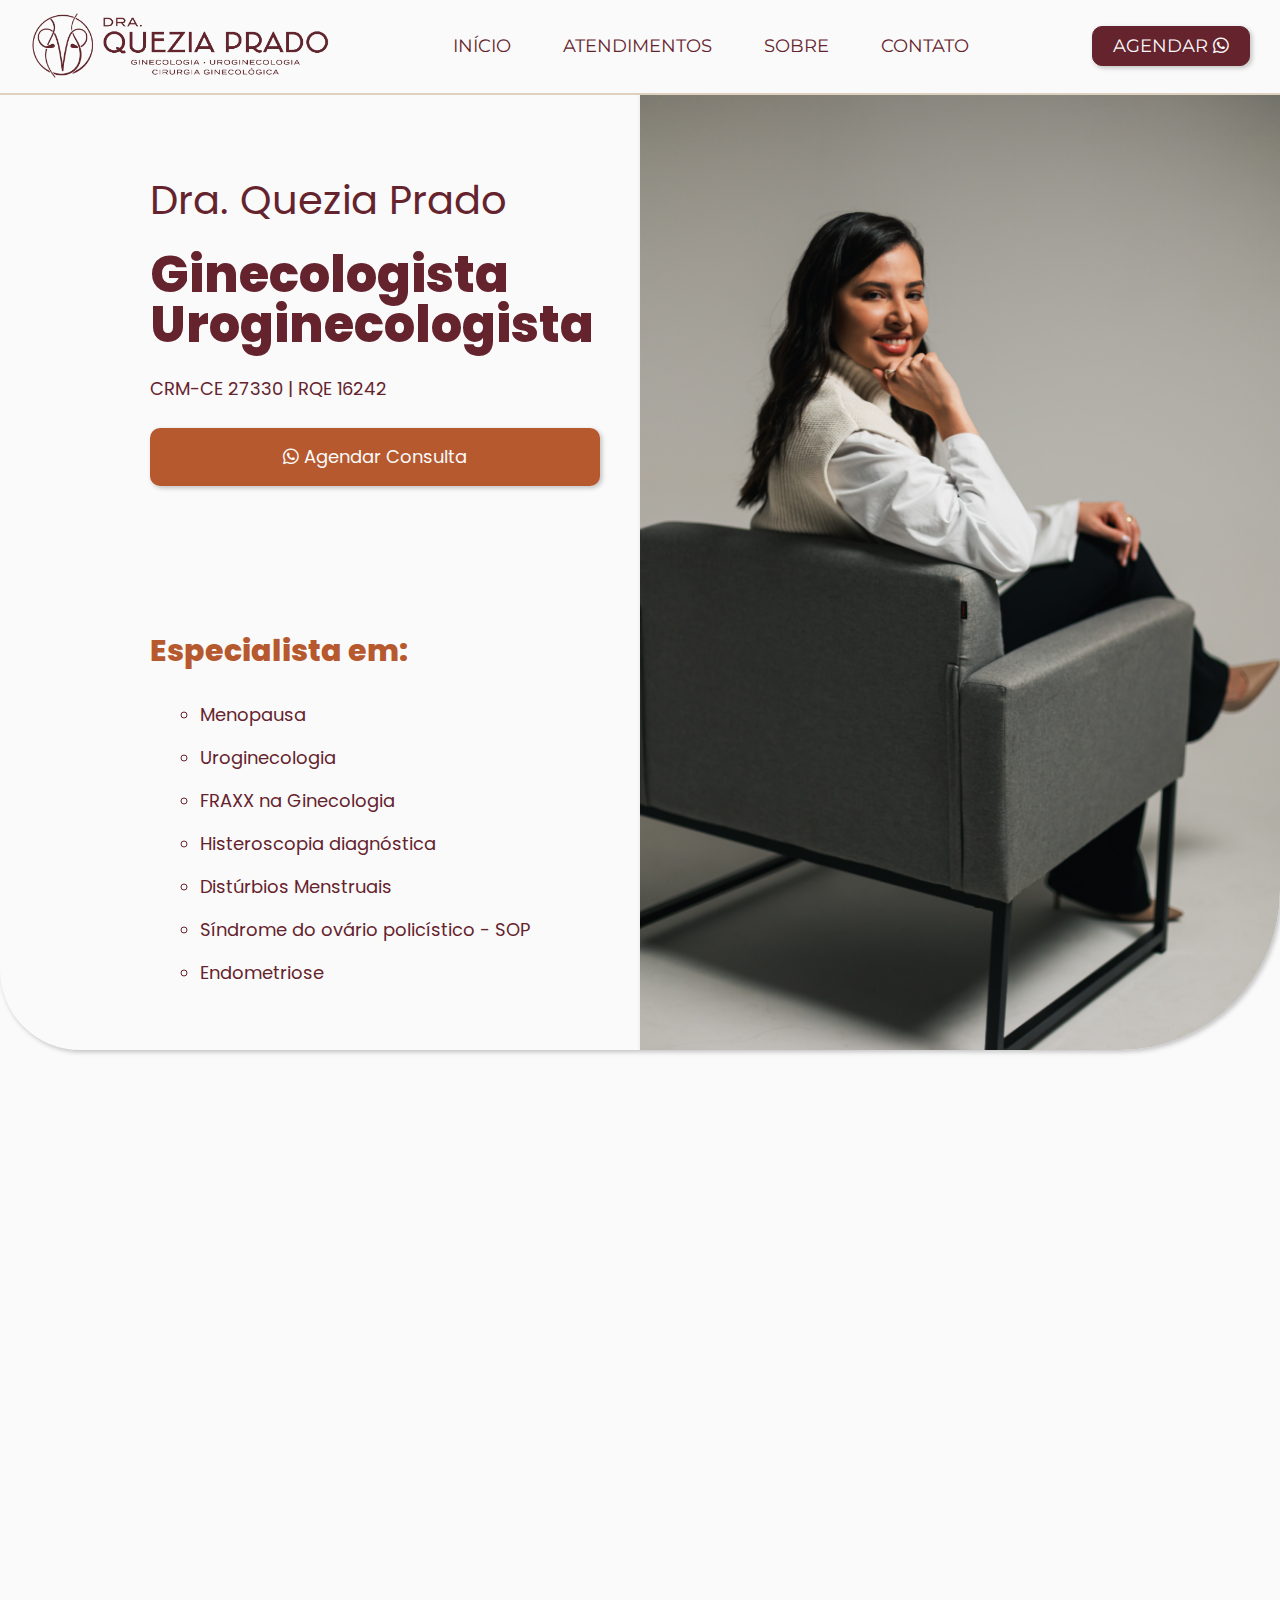
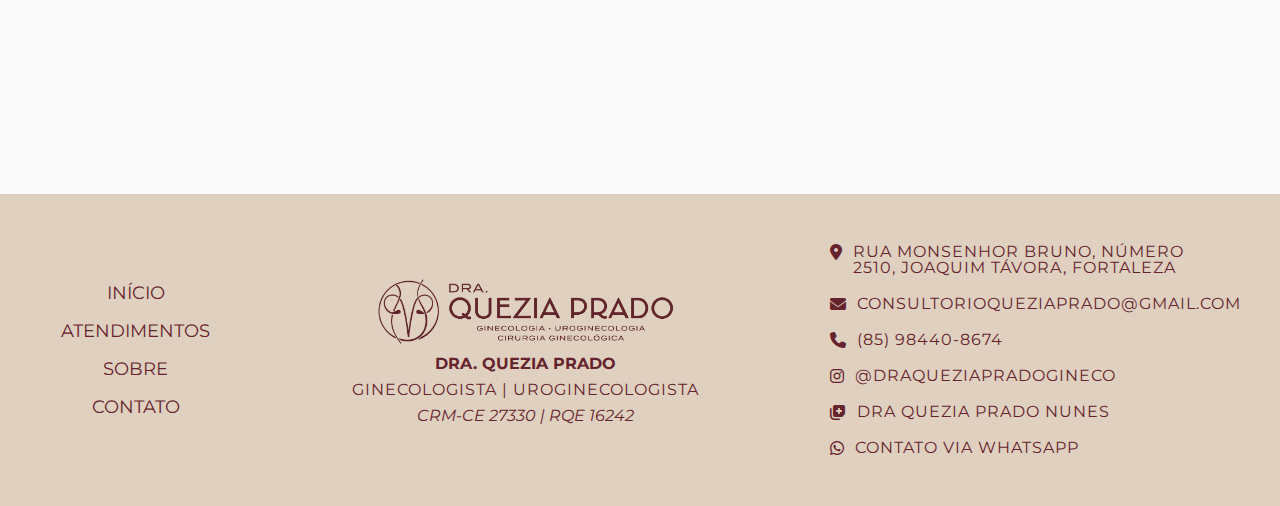
==== commit 1bacc3a7: "fix: ajustes visual e adição de paginas" ====
--- a/index.html
+++ b/index.html
@@ -1,609 +1,352 @@
 <!DOCTYPE html>
 <html lang="pt-BR">
-  <head>
-    <meta charset="UTF-8" />
-    <meta name="viewport" content="width=device-width, initial-scale=1.0" />
-    <meta
-      name="description"
-      content="Consultório de Dra. Quezia Prado, Ginecologista e Uroginecologista em Fortaleza. Agende sua consulta online."
-    />
-    <meta
-      name="keywords"
-      content="ginecologia, uroginecologia, saúde feminina, Dra. Quezia Prado, atendimento ginecológico, consulta ginecológica"
-    />
-    <meta name="author" content="Dra. Quezia Prado" />
-    <meta name="robots" content="index, follow" />
-
-    <title>Dra. Quezia Prado | Ginecologista Uroginecologista</title>
-
-    <link rel="icon" href="./favicon.ico" type="image/x-icon" />
-
-    <link
-      rel="stylesheet"
-      href="https://cdnjs.cloudflare.com/ajax/libs/font-awesome/6.4.2/css/all.min.css"
-      integrity="sha384-w4lch0MzdoKsljzU2lf4mUjfpylydZZZQsRzEzXnpPRAE2F5ikS9V3f4f7Er4y+w"
-      crossorigin="anonymous"
-    />
-
-    <link
-      rel="preload"
-      href="https://fonts.googleapis.com/css2?family=Roboto:wght@400;700&display=swap"
-      as="font"
-      type="font/woff2"
-      crossorigin="anonymous"
-    />
-
-    <link
-      rel="stylesheet"
-      href="https://cdnjs.cloudflare.com/ajax/libs/font-awesome/6.4.2/css/all.min.css"
-    />
-
-    <link rel="preconnect" href="https://fonts.googleapis.com" />
-    <link rel="preconnect" href="https://fonts.gstatic.com" crossorigin />
-    <link
-      href="https://fonts.googleapis.com/css2?family=Montserrat:ital,wght@0,100..900;1,100..900&family=Poppins:ital,wght@0,100;0,200;0,300;0,400;0,500;0,600;0,700;0,800;0,900;1,100;1,200;1,300;1,400;1,500;1,600;1,700;1,800;1,900&display=swap"
-      rel="stylesheet"
-    />
-
-    <link
-      rel="stylesheet"
-      href="https://cdn.jsdelivr.net/npm/swiper@11/swiper-bundle.min.css"
-    />
-    <script src="https://cdn.jsdelivr.net/npm/swiper@11/swiper-bundle.min.js"></script>
-
-    <link rel="stylesheet" href="./style.css" />
-  </head>
-
-  <body>
-    <header class="cabecalho">
-      <a href="#inicio" title="Ir para a página inicial">
-        <img
-          class="cabecalho_logo"
-          src="./assets/logo.png"
-          alt="Logotipo da Dra. Quezia Prado"
-          loading="lazy"
-        />
-      </a>
-
-      <button class="menu_hamburguer" aria-label="Abrir menu">
-        <i style="color: var(--cor-secundaria)" class="fa-solid fa-bars"></i>
-      </button>
-
-      <nav class="cabecalho_nav" role="navigation" aria-label="Menu principal">
-        <ul class="cabecalho_menu">
-          <li><a class="cabecalho_menu_item" href="#inicio">Início</a></li>
+
+<head>
+  <meta charset="UTF-8" />
+  <meta name="viewport" content="width=device-width, initial-scale=1.0" />
+  <meta name="description" content="Consultório de Dra. Quezia Prado, Ginecologista e Uroginecologista em Fortaleza. Agende sua consulta online." />
+  <meta name="keywords" content="ginecologia, uroginecologia, saúde feminina, Dra. Quezia Prado, atendimento ginecológico, consulta ginecológica" />
+  <meta name="author" content="Dra. Quezia Prado" />
+  <meta name="robots" content="index, follow" />
+
+  <title>Dra. Quezia Prado | Ginecologista Uroginecologista</title>
+
+  <link rel="icon" href="./favicon.ico" type="image/x-icon" />
+
+  <link rel="stylesheet" href="https://cdnjs.cloudflare.com/ajax/libs/font-awesome/6.4.2/css/all.min.css" integrity="sha384-w4lch0MzdoKsljzU2lf4mUjfpylydZZZQsRzEzXnpPRAE2F5ikS9V3f4f7Er4y+w" crossorigin="anonymous" />
+
+  <link rel="preload" href="https://fonts.googleapis.com/css2?family=Roboto:wght@400;700&display=swap" as="font" type="font/woff2" crossorigin="anonymous" />
+
+  <link rel="stylesheet" href="https://cdnjs.cloudflare.com/ajax/libs/font-awesome/6.4.2/css/all.min.css" />
+
+  <link rel="preconnect" href="https://fonts.googleapis.com" />
+  <link rel="preconnect" href="https://fonts.gstatic.com" crossorigin />
+  <link href="https://fonts.googleapis.com/css2?family=Montserrat:ital,wght@0,100..900;1,100..900&family=Poppins:ital,wght@0,100;0,200;0,300;0,400;0,500;0,600;0,700;0,800;0,900;1,100;1,200;1,300;1,400;1,500;1,600;1,700;1,800;1,900&display=swap" rel="stylesheet" />
+
+  <link rel="stylesheet" href="https://cdn.jsdelivr.net/npm/swiper@11/swiper-bundle.min.css" />
+  <script src="https://cdn.jsdelivr.net/npm/swiper@11/swiper-bundle.min.js"></script>
+
+  <link rel="stylesheet" href="./style.css" />
+</head>
+
+<body>
+  <header class="cabecalho">
+    <a href="#inicio" title="Ir para a página inicial">
+      <img class="cabecalho_logo" src="./assets/logo.png" alt="Logotipo da Dra. Quezia Prado" loading="lazy" />
+    </a>
+
+    <button class="menu_hamburguer" aria-label="Abrir menu">
+      <i style="color: var(--cor-secundaria)" class="fa-solid fa-bars"></i>
+    </button>
+
+    <nav class="cabecalho_nav" role="navigation" aria-label="Menu principal">
+      <ul class="cabecalho_menu">
+        <li><a class="cabecalho_menu_item" href="#inicio">Início</a></li>
+        <li>
+          <a class="cabecalho_menu_item" href="#atendimentos">Atendimentos</a>
+        </li>
+        <li><a class="cabecalho_menu_item" href="#sobre">Sobre</a></li>
+        <li><a class="cabecalho_menu_item" href="#contato">Contato</a></li>
+      </ul>
+    </nav>
+
+    <a target="_blank" class="cabecalho_botao" href="https://wa.me/85984408674" role="button">
+      Agendar
+      <i class="fa-brands fa-whatsapp"></i>
+    </a>
+  </header>
+
+  <main>
+    <section class="inicio" id="inicio">
+      <div class="inicio_infos">
+        <div class="inicio_infos_pessoal">
+          <h1 class="inicio_infos_titulo">Dra. Quezia Prado</h1>
+          <h2 class="inicio_infos_cargo">Ginecologista Uroginecologista</h2>
+          <span class="inicio_infos_credenciais">CRM-CE 27330 | RQE 16242</span>
+          <a target="_blank" class="inicio_infos_botao" href="https://wa.me/85984408674" role="button" aria-label="Agendar consulta com Dra. Quezia Prado">
+            <i class="fa-brands fa-whatsapp"></i>
+            Agendar Consulta
+          </a>
+        </div>
+        <div class="inicio_esp">
+          <h2 class="inicio_infos_titulo_esp">Especialista em:</h2>
+          <ul class="lista_especialidades">
+            <li>Menopausa</li>
+            <li>Uroginecologia</li>
+            <li>FRAXX na Ginecologia </li>
+            <li>Histeroscopia diagnóstica</li>
+            <li>Distúrbios Menstruais</li>
+            <li>Síndrome do ovário policístico - SOP</li>
+            <li>Endometriose</li>
+          </ul>
+        </div>
+      </div>
+      <img class="inicio_foto" src="./assets/foto1.jpg" alt="Foto da Dra. Quezia Prado, ginecologista e uroginecologista." loading="lazy" />
+    </section>
+
+    <section class="atendimentos" id="atendimentos">
+      <h2 class="atendimentos_titulo">Atendimentos</h2>
+      <!-- <a class="atendimentos_botao" href="#ver" role="button" aria-label="Ver todos os Atendimentos">Ver Todos</a> -->
+      <div class="atendimentos_container">
+        <div class="atendimentos_container_card">
+          <img class="atendimentos_container_card_foto" src="https://saudeemdia.com.br/wp-content/uploads/2023/03/Menopausa.jpg" alt="Imagem ilustrativa sobre menopausa" loading="lazy" />
+          <h2 class="atendimentos_container_card_titulo">Menopausa</h2>
+          <a class="atendimentos_container_card_botao" href="./pages/menopausa.html" role="button" aria-label="Saiba mais sobre menopausa">
+            Saiba Mais
+          </a>
+        </div>
+
+        <div class="atendimentos_container_card">
+          <img class="atendimentos_container_card_foto" src="https://www.scopegineco.com.br/wp-content/uploads/2022/06/Uroginecologia-1.jpg.webp" alt="Imagem ilustrativa sobre uroginecologia" loading="lazy" />
+          <h2 class="atendimentos_container_card_titulo">Uroginecologia</h2>
+          <a class="atendimentos_container_card_botao" href="./pages/uroginecologia.html" role="button" aria-label="Saiba mais sobre uroginecologia">
+            Saiba Mais
+          </a>
+        </div>
+
+
+        <div class="atendimentos_container_card">
+          <img class="atendimentos_container_card_foto" src="https://drluizflavio.com/wp-content/uploads/2018/12/Endometriomas-endometriose-ovariana_drluizflavio_BG.jpg" alt="Imagem ilustrativa sobre Endometriose" loading="lazy" />
+          <h2 class="atendimentos_container_card_titulo">Endometriose</h2>
+          <a class="atendimentos_container_card_botao" href="./pages/endometriose.html" role="button" aria-label="Saiba mais sobre Endometriose">
+            Saiba Mais
+          </a>
+        </div>
+
+        <div class="atendimentos_container_card">
+          <img class="atendimentos_container_card_foto" src="https://clinicarubensdoval.com.br/wp-content/uploads/2024/02/diu-x-implanon-qual-o-melhor-metodo-contraceptivo-clinica-rubens-do-val-dcd.jpg" alt="Imagem ilustrativa sobre Contracepção: diu, implanon  " loading="lazy" />
+          <h2 class="atendimentos_container_card_titulo">
+            Contracepção: diu, implanon
+          </h2>
+          <a class="atendimentos_container_card_botao" href="./pages/contracepcao.html" role="button" aria-label="Saiba mais sobre Contracepção: diu, implanon  ">
+            Saiba Mais
+          </a>
+        </div>
+
+        <div class="atendimentos_container_card">
+          <img class="atendimentos_container_card_foto" src="https://www.galaxcms.com.br/imgs_redactor/3174/files/lvr3.jpg" alt="Imagem ilustrativa sobre FRAXX na Ginecologia " loading="lazy" />
+          <h2 class="atendimentos_container_card_titulo">
+            FRAXX na Ginecologia
+          </h2>
+          <a class="atendimentos_container_card_botao" href="./pages/fraxx.html" role="button" aria-label="Saiba mais sobre FRAXX na Ginecologia ">
+            Saiba Mais
+          </a>
+        </div>
+
+        <div class="atendimentos_container_card">
+          <img class="atendimentos_container_card_foto" src="https://www.meupesominhajornada.com.br/content/truthaboutweight/br/pt/articles/SOP-e-obesidade/_jcr_content/root/container/sectioncontainer/image.img.jpg/1715022124050.jpg" alt="Imagem ilustrativa sobre Síndrome dos Ovários Policísticos (SOP)  " loading="lazy" />
+          <h2 class="atendimentos_container_card_titulo">
+            Síndrome dos Ovários Policísticos (SOP)
+          </h2>
+          <a class="atendimentos_container_card_botao" href="./pages/sop.html" role="button" aria-label="Saiba mais sobre Síndrome dos Ovários Policísticos (SOP)  ">
+            Saiba Mais
+          </a>
+        </div>
+
+
+      </div>
+    </section>
+
+    <section class="sobre" id="sobre">
+      <div class="sobre_imagem_container">
+        <img class="sobre_imagem_container_foto" src="./assets/foto3.jpg" alt="Foto da Dra. Quezia Prado, ginecologista e uroginecologista" loading="lazy" />
+        <div class="sobre_imagem_container_citacao">
+          "Minha missão é cuidar da saúde feminina com empatia e precisão,
+          proporcionando bem-estar em cada fase da vida."
+        </div>
+      </div>
+
+      <div class="sobre_texto_container">
+        <h2 class="sobre_subtitulo">Sobre</h2>
+        <h3 class="sobre_texto_container_nome">Dra. Quezia Prado</h3>
+        <p class="sobre_texto_container_texto">
+          Sou a Dra. Quezia, ginecologista e uroginecologista, com formação em Belém-PA e especialização em São Paulo. Minha atuação abrange ginecologia geral, reposição hormonal, envelhecimento saudável, dores pélvicas, planejamento familiar, disfunções do assoalho pélvico e muito mais. <br />
+          <br />
+
+          Tenho ampla experiência em cirurgias ginecológicas, além de métodos contraceptivos como DIUs e Implanon. Trato condições como perda urinária, FRAXX na Ginecologia, infecções urinárias recorrentes, corrimentos vaginais de repetição, endometriose, miomas, adenomiose, distúrbios hormonais como a síndrome dos ovários policísticos. Planejo com você, uma transição tranquila pelo climatério e menopausa, fazendo a reposição hormonal, quando necessária, e prevenindo todas as condições que podem surgir nesse período. <br /><br />
+
+          Meu compromisso é oferecer um atendimento personalizado, promovendo saúde e bem-estar para que cada mulher se sinta bem consigo mesma. <br />
+
+          Fiquem à vontade para clicar em um dos assuntos descritos aqui e entenderem um pouco mais sobre cada tema!<br />
+        </p>
+      </div>
+    </section>
+
+    <section class="instagram">
+      <h2 class="instagram_titulo">Instagram</h2>
+      <div class="swiper-container">
+        <div class="swiper-wrapper">
+          <a href="https://www.instagram.com/draqueziapradogineco/reel/C58qG8jOMfA/" class="swiper-slide">
+            <img src="./assets/Instagram/foto1.jpeg" alt="Foto do Instagram" />
+          </a>
+          <a href="https://www.instagram.com/draqueziapradogineco/p/C9c4aaFOUvC/?img_index=1" class="swiper-slide">
+            <img src="./assets/Instagram/foto2.jpeg" alt="Foto do Instagram" />
+          </a>
+          <a href="https://www.instagram.com/draqueziapradogineco/reel/C7MdHo_O7Ln/" class="swiper-slide">
+            <img src="./assets/Instagram/foto3.jpeg" alt="Foto do Instagram" />
+          </a>
+          <a href="https://www.instagram.com/draqueziapradogineco/reel/C7joAENO4m2/" class="swiper-slide">
+            <img src="./assets/Instagram/foto4.jpeg" alt="Foto do Instagram" />
+          </a>
+          <a href="https://www.instagram.com/draqueziapradogineco/reel/C9C84SgOmvh/" class="swiper-slide">
+            <img src="./assets/Instagram/foto5.jpeg" alt="Foto do Instagram" />
+          </a>
+          <a href="https://www.instagram.com/draqueziapradogineco/reel/C9m8kdEO6Ev/" class="swiper-slide">
+            <img src="./assets/Instagram/foto6.jpeg" alt="Foto do Instagram" />
+          </a>
+          <a href="https://www.instagram.com/draqueziapradogineco/reel/C_f3IJBuIzy/" class="swiper-slide">
+            <img src="./assets/Instagram/foto7.jpeg" alt="Foto do Instagram" />
+          </a>
+          <a href="https://www.instagram.com/draqueziapradogineco/reel/DA_O6C1u_YT/" class="swiper-slide">
+            <img src="./assets/Instagram/foto8.jpeg" alt="Foto do Instagram" />
+          </a>
+          <a href="https://www.instagram.com/draqueziapradogineco/reel/DBMH-Dyu6-9/" class="swiper-slide">
+            <img src="./assets/Instagram/foto9.jpeg" alt="Foto do Instagram" />
+          </a>
+        </div>
+        <!-- Botões de navegação -->
+        <div class="swiper-button-next"></div>
+        <div class="swiper-button-prev"></div>
+        <!-- Paginação -->
+        <div class="swiper-pagination"></div>
+      </div>
+    </section>
+
+    <section class="agendar">
+      <h2 class="agendar_titulo">Agende sua consulta!</h2>
+      <p class="agendar_texto">
+        Agende agora sua consulta com a Dra. Quezia Prado
+      </p>
+      <a class="agendar_botao" href="#formulario-agendar" role="button" aria-label="Agendar consulta com Dra. Quezia Prado">
+        <i class="fa-brands fa-whatsapp"></i>
+        Agendar Consulta
+      </a>
+    </section>
+
+    <section class="instagram feed">
+      <h2 class="instagram_titulo">Feedbacks</h2>
+      <div class="swiper-container">
+        <div class="swiper-wrapper">
+          <img src="./assets/feedback/foto1.jpeg" alt="Foto do Instagram" class="swiper-slide" />
+          <img src="./assets/feedback/foto2.jpeg" alt="Foto do Instagram" class="swiper-slide" />
+          <img src="./assets/feedback/foto3.jpeg" alt="Foto do Instagram" class="swiper-slide" />
+          <img src="./assets/feedback/foto4.jpeg" alt="Foto do Instagram" class="swiper-slide" />
+          <img src="./assets/feedback/foto5.jpeg" alt="Foto do Instagram" class="swiper-slide" />
+          <img src="./assets/feedback/foto6.jpeg" alt="Foto do Instagram" class="swiper-slide" />
+          <img src="./assets/feedback/foto7.jpeg" alt="Foto do Instagram" class="swiper-slide" />
+          <img src="./assets/feedback/foto8.jpeg" alt="Foto do Instagram" class="swiper-slide" />
+          <img src="./assets/feedback/foto9.jpeg" alt="Foto do Instagram" class="swiper-slide" />
+          <img src="./assets/feedback/foto10.jpeg" alt="Foto do Instagram" class="swiper-slide" />
+          <img src="./assets/feedback/foto11.jpeg" alt="Foto do Instagram" class="swiper-slide" />
+          <img src="./assets/feedback/foto12.jpeg" alt="Foto do Instagram" class="swiper-slide" />
+          <img src="./assets/feedback/foto13.jpeg" alt="Foto do Instagram" class="swiper-slide" />
+          <img src="./assets/feedback/foto14.jpeg" alt="Foto do Instagram" class="swiper-slide" />
+        </div>
+        <!-- Botões de navegação -->
+        <div class="swiper-button-next"></div>
+        <div class="swiper-button-prev"></div>
+        <!-- Paginação -->
+        <div class="swiper-pagination"></div>
+      </div>
+    </section>
+
+    <section class="contato" id="contato">
+      <div class="contato_infos">
+        <h2 class="contato_subtitulo">Contato</h2>
+        <p class="contato_texto">Entre em contato para mais informações</p>
+      </div>
+
+      <div class="contato_links">
+        <div class="contato_links_icons">
+          <a href="https://www.google.com/maps/place/R.+Monsenhor+Bruno,+2510+-+Aldeota,+Fortaleza+-+CE,+60115-046/data=!4m2!3m1!1s0x7c748ee496ace9f:0xc2dd5bfd3eecf8b7?sa=X&ved=1t:242&ictx=111" class="contato_links_icons_item" target="_blank" rel="noopener noreferrer" aria-label="Ver no Google Maps">
+            <i class="fa-solid fa-location-dot"></i>
+            <span>Rua Monsenhor Bruno, número 2510, Joaquim Távora,
+              Fortaleza</span>
+          </a>
+          <a href="mailto:consultorioqueziaprado@gmail.com" class="contato_links_icons_item" aria-label="Enviar email para consultorioqueziaprado@gmail.com">
+            <i class="fa-solid fa-envelope"></i>
+            <span>consultorioqueziaprado@gmail.com</span>
+          </a>
+          <a href="tel:85984408674" class="contato_links_icons_item" aria-label="Ligar para (85) 98440-8674">
+            <i class="fa-solid fa-phone"></i>
+            <span>(85) 98440-8674</span>
+          </a>
+          <a href="https://www.instagram.com/draqueziapradogineco/" class="contato_links_icons_item" target="_blank" rel="noopener noreferrer" aria-label="Visitar perfil no Instagram">
+            <i class="fa-brands fa-instagram"></i>
+            <span> @draqueziapradogineco</span>
+          </a>
+          <a href="https://www.doctoralia.com.br/quezia-prado-nunes/ginecologista/fortaleza" class="contato_links_icons_item" target="_blank" rel="noopener noreferrer" aria-label="Visitar perfil no Doctoralia">
+            <i class="fa-solid fa-notes-medical"></i>
+            <span> Dra Quezia Prado Nunes</span>
+          </a>
+          <a href="https://wa.me/85984408674" class="contato_links_icons_item" target="_blank" rel="noopener noreferrer" aria-label="Contatar via WhatsApp">
+            <i class="fa-brands fa-whatsapp"></i>
+            <span>Contato via WhatsApp</span>
+          </a>
+        </div>
+
+        <iframe src="https://www.google.com/maps/embed?pb=!1m18!1m12!1m3!1d3153.3859847296924!2d-38.513486!3d-3.7443577!2m3!1f0!2f0!3f0!3m2!1i1024!2i768!4f13.1!3m3!1m2!1s0x7c748ee496ace9f%3A0xc2dd5bfd3eecf8b7!2sR.%20Monsenhor%20Bruno%2C%202510%20-%20Aldeota%2C%20Fortaleza%20-%20CE%2C%2060115-046!5e0!3m2!1spt-BR!2sbr&maptype=satellite" class="contato_infos_mapa" allowfullscreen="" loading="lazy" referrerpolicy="no-referrer-when-downgrade" aria-label="Mapa da localização no modo satélite">
+        </iframe>
+      </div>
+    </section>
+  </main>
+
+  <footer class="rodape">
+    <div class="rodape_menu">
+      <nav aria-label="Menu do rodapé">
+        <ul class="rodape_menu">
           <li>
-            <a class="cabecalho_menu_item" href="#atendimentos">Atendimentos</a>
+            <a class="rodape_menu_item" href="#inicio" aria-label="Ir para a seção Início">Início</a>
           </li>
-          <li><a class="cabecalho_menu_item" href="#sobre">Sobre</a></li>
-          <li><a class="cabecalho_menu_item" href="#contato">Contato</a></li>
+          <li>
+            <a class="rodape_menu_item" href="#atendimentos" aria-label="Ir para a seção Atendimentos">Atendimentos</a>
+          </li>
+          <li>
+            <a class="rodape_menu_item" href="#sobre" aria-label="Ir para a seção Sobre">Sobre</a>
+          </li>
+          <li>
+            <a class="rodape_menu_item" href="#contato" aria-label="Ir para a seção Contato">Contato</a>
+          </li>
         </ul>
       </nav>
-
-      <a
-        target="_blank"
-        class="cabecalho_botao"
-        href="https://wa.me/85984408674"
-        role="button"
-      >
-        Agendar
+    </div>
+
+    <div class="rodape_infos">
+      <img class="rodape_infos_logo" src="./assets/logo.png" alt="Logo da Dra. Quezia Prado" aria-label="Logo da Dra. Quezia Prado" />
+      <p class="rodape_infos_nome">Dra. Quezia Prado</p>
+      <p class="rodape_infos_texto">Ginecologista | Uroginecologista</p>
+      <p class="rodape_infos_detalhe">CRM-CE 27330 | RQE 16242</p>
+    </div>
+
+    <div class="rodape_socials">
+      <a href="https://www.google.com/maps/place/R.+Monsenhor+Bruno,+2510+-+Aldeota,+Fortaleza+-+CE,+60115-046/data=!4m2!3m1!1s0x7c748ee496ace9f:0xc2dd5bfd3eecf8b7?sa=X&ved=1t:242&ictx=111" class="rodape_links_icons_item" target="_blank" rel="noopener noreferrer" aria-label="Ver localização no Google Maps">
+        <i class="fa-solid fa-location-dot"></i>
+        <span>Rua Monsenhor Bruno, número 2510, Joaquim Távora, Fortaleza</span>
+      </a>
+      <a href="mailto:consultorioqueziaprado@gmail.com" class="rodape_links_icons_item" aria-label="Enviar email para consultorioqueziaprado@gmail.com">
+        <i class="fa-solid fa-envelope"></i>
+        <span>consultorioqueziaprado@gmail.com</span>
+      </a>
+      <a href="tel:85984408674" class="rodape_links_icons_item" aria-label="Ligar para (85) 98440-8674">
+        <i class="fa-solid fa-phone"></i>
+        <span>(85) 98440-8674</span>
+      </a>
+      <a href="https://www.instagram.com/draqueziapradogineco/" class="rodape_links_icons_item" target="_blank" rel="noopener noreferrer" aria-label="Visitar perfil no Instagram">
+        <i class="fa-brands fa-instagram"></i>
+        <span>@draqueziapradogineco</span>
+      </a>
+      <a href="https://www.doctoralia.com.br/quezia-prado-nunes/ginecologista/fortaleza" class="rodape_links_icons_item" target="_blank" rel="noopener noreferrer" aria-label="Visitar perfil no Doctoralia">
+        <i class="fa-solid fa-notes-medical"></i>
+        <span> Dra Quezia Prado Nunes</span>
+      </a>
+      <a href="https://wa.me/85984408674" class="rodape_links_icons_item" target="_blank" rel="noopener noreferrer" aria-label="Contatar via WhatsApp">
         <i class="fa-brands fa-whatsapp"></i>
-      </a>
-    </header>
-
-    <main>
-      <section class="inicio" id="inicio">
-        <div class="inicio_infos">
-          <div class="inicio_infos_pessoal">
-            <h1 class="inicio_infos_titulo">Dra. Quezia Prado</h1>
-            <h2 class="inicio_infos_cargo">Ginecologista Uroginecologista</h2>
-            <span class="inicio_infos_credenciais"
-              >CRM-CE 27330 | RQE 16242</span
-            >
-            <a
-              target="_blank"
-              class="inicio_infos_botao"
-              href="https://wa.me/85984408674"
-              role="button"
-              aria-label="Agendar consulta com Dra. Quezia Prado"
-            >
-              <i class="fa-brands fa-whatsapp"></i>
-              Agendar Consulta
-            </a>
-          </div>
-          <div class="inicio_esp">
-            <h2 class="inicio_infos_titulo_esp">Especialista em:</h2>
-            <ul class="lista_especialidades">
-              <li>Menopausa</li>
-              <li>Uroginecologia</li>
-              <li>Laser em Ginecologia</li>
-              <li>Histeroscopia diagnóstica</li>
-              <li>Distúrbios Menstruais</li>
-              <li>Síndrome do ovário policístico - SOP</li>
-              <li>Endometriose</li>
-            </ul>
-          </div>
-        </div>
-        <img
-          class="inicio_foto"
-          src="./assets/foto1.jpg"
-          alt="Foto da Dra. Quezia Prado, ginecologista e uroginecologista."
-          loading="lazy"
-        />
-      </section>
-
-      <section class="atendimentos" id="atendimentos">
-        <h2 class="atendimentos_titulo">Atendimentos</h2>
-        <a
-          class="atendimentos_botao"
-          href="#ver"
-          role="button"
-          aria-label="Ver todos os Atendimentos"
-          >Ver Todos</a
-        >
-        <div class="atendimentos_container">
-          <div class="atendimentos_container_card">
-            <img
-              class="atendimentos_container_card_foto"
-              src="https://saudeemdia.com.br/wp-content/uploads/2023/03/Menopausa.jpg"
-              alt="Imagem ilustrativa sobre menopausa"
-              loading="lazy"
-            />
-            <h2 class="atendimentos_container_card_titulo">Menopausa</h2>
-            <a
-              class="atendimentos_container_card_botao"
-              href="./pages/menopausa.html"
-              role="button"
-              aria-label="Saiba mais sobre menopausa"
-            >
-              Saiba Mais
-            </a>
-          </div>
-
-          <div class="atendimentos_container_card">
-            <img
-              class="atendimentos_container_card_foto"
-              src="https://www.scopegineco.com.br/wp-content/uploads/2022/06/Uroginecologia-1.jpg.webp"
-              alt="Imagem ilustrativa sobre uroginecologia"
-              loading="lazy"
-            />
-            <h2 class="atendimentos_container_card_titulo">Uroginecologia</h2>
-            <a
-              class="atendimentos_container_card_botao"
-              href="./pages/uroginecologia.html"
-              role="button"
-              aria-label="Saiba mais sobre uroginecologia"
-            >
-              Saiba Mais
-            </a>
-          </div>
-
-          <div class="atendimentos_container_card">
-            <img
-              class="atendimentos_container_card_foto"
-              src="https://drapriscilamatsuoka.com.br/wp-content/uploads/2020/04/laser-intimo.jpg"
-              alt="Imagem ilustrativa sobre laser em ginecologia"
-              loading="lazy"
-            />
-            <h2 class="atendimentos_container_card_titulo">
-              Laser em Ginecologia
-            </h2>
-            <a
-              class="atendimentos_container_card_botao"
-              href="#laser-ginecologia"
-              role="button"
-              aria-label="Saiba mais sobre laser em ginecologia"
-            >
-              Saiba Mais
-            </a>
-          </div>
-
-          <div class="atendimentos_container_card">
-            <img
-              class="atendimentos_container_card_foto"
-              src="https://drluizflavio.com/wp-content/uploads/2018/12/Endometriomas-endometriose-ovariana_drluizflavio_BG.jpg"
-              alt="Imagem ilustrativa sobre Endometriose"
-              loading="lazy"
-            />
-            <h2 class="atendimentos_container_card_titulo">Endometriose</h2>
-            <a
-              class="atendimentos_container_card_botao"
-              href="#laser-ginecologia"
-              role="button"
-              aria-label="Saiba mais sobre Endometriose"
-            >
-              Saiba Mais
-            </a>
-          </div>
-        </div>
-      </section>
-
-      <section class="sobre" id="sobre">
-        <div class="sobre_imagem_container">
-          <img
-            class="sobre_imagem_container_foto"
-            src="./assets/foto3.jpg"
-            alt="Foto da Dra. Quezia Prado, ginecologista e uroginecologista"
-            loading="lazy"
-          />
-          <div class="sobre_imagem_container_citacao">
-            "Minha missão é cuidar da saúde feminina com empatia e precisão,
-            proporcionando bem-estar em cada fase da vida."
-          </div>
-        </div>
-
-        <div class="sobre_texto_container">
-          <h2 class="sobre_subtitulo">Sobre</h2>
-          <h3 class="sobre_texto_container_nome">Dra. Quezia Prado</h3>
-          <p class="sobre_texto_container_texto">
-            Oi, sou a Dra Quezia, médica ginecologista e uroginecologista, e
-            será um enorme prazer te ter por aqui. Sou paraense, formada em
-            Belém -PA, com residência e subespecialidade feitas em São Paulo, na
-            Casa Maternal e Faculdade de Medicina do ABC. <br />
-
-            Minhas áreas de atuação são na ginecologia geral, reposição
-            hormonal, envelhecimento saudável, dores pélvicas, planejamento
-            familiar e disfunções de assoalho pélvico. Além disso, realizo
-            diversas cirurgias ginecológicas e tenho experiência com DIUs,
-            Implanon. <br />
-
-            Trato doenças como perda urinária, prolapsos genitais, infecções de
-            urina de repetição, candidíase, vaginose, endometriose, miomatose
-            uterina, adenomiose, síndrome dos ovários policísticos, e muito
-            mais. A reposição hormonal, e o olhar específico para a mulher do
-            climatério e menopausa fazem parte do meu cotidiano e não há nada
-            mais satisfatório do que ver essas pacientes voltarem a ficar de bem
-            consigo mesmas! <br />
-
-            No meu consultório, já consegui devolver qualidade de vida para
-            várias mulheres através de uma investigação profunda e um tratamento
-            adequado e personalizado. Bem estar e satisfação são as regras que
-            regem nossos encontros de rotina! <br />
-
-            Fiquem à vontade para clicar em um dos tópicos descritos aqui e
-            entenderem um pouco mais sobre cada tema!
-          </p>
-        </div>
-      </section>
-
-      <section class="instagram">
-        <h2 class="instagram_titulo">Instagram</h2>
-        <div class="swiper-container">
-          <div class="swiper-wrapper">
-            <a
-              href="https://www.instagram.com/draqueziapradogineco/reel/C58qG8jOMfA/"
-              class="swiper-slide"
-            >
-              <img src="./assets/Instagram/foto1.jpeg" alt="Foto do Instagram" />
-            </a>
-            <a href="https://www.instagram.com/draqueziapradogineco/p/C9c4aaFOUvC/?img_index=1" class="swiper-slide">
-              <img src="./assets/Instagram/foto2.jpeg" alt="Foto do Instagram" />
-            </a>
-            <a href="https://www.instagram.com/draqueziapradogineco/reel/C7MdHo_O7Ln/" class="swiper-slide">
-              <img src="./assets/Instagram/foto3.jpeg" alt="Foto do Instagram" />
-            </a>
-            <a href="https://www.instagram.com/draqueziapradogineco/reel/C7joAENO4m2/" class="swiper-slide">
-              <img src="./assets/Instagram/foto4.jpeg" alt="Foto do Instagram" />
-            </a>
-            <a href="https://www.instagram.com/draqueziapradogineco/reel/C9C84SgOmvh/" class="swiper-slide">
-              <img src="./assets/Instagram/foto5.jpeg" alt="Foto do Instagram" />
-            </a>
-            <a href="https://www.instagram.com/draqueziapradogineco/reel/C9m8kdEO6Ev/" class="swiper-slide">
-              <img src="./assets/Instagram/foto6.jpeg" alt="Foto do Instagram" />
-            </a>
-            <a href="https://www.instagram.com/draqueziapradogineco/reel/C_f3IJBuIzy/" class="swiper-slide">
-              <img src="./assets/Instagram/foto7.jpeg" alt="Foto do Instagram" />
-            </a>
-            <a href="https://www.instagram.com/draqueziapradogineco/reel/DA_O6C1u_YT/" class="swiper-slide">
-              <img src="./assets/Instagram/foto8.jpeg" alt="Foto do Instagram" />
-            </a>
-            <a href="https://www.instagram.com/draqueziapradogineco/reel/DBMH-Dyu6-9/" class="swiper-slide">
-              <img src="./assets/Instagram/foto9.jpeg" alt="Foto do Instagram" />
-            </a>
-          </div>
-          <!-- Botões de navegação -->
-          <div class="swiper-button-next"></div>
-          <div class="swiper-button-prev"></div>
-          <!-- Paginação -->
-          <div class="swiper-pagination"></div>
-        </div>
-      </section>
-
-      <section class="agendar">
-        <h2 class="agendar_titulo">Agende sua consulta!</h2>
-        <p class="agendar_texto">
-          Agende agora sua consulta com a Dra. Quezia Prado
-        </p>
-        <a
-          class="agendar_botao"
-          href="#formulario-agendar"
-          role="button"
-          aria-label="Agendar consulta com Dra. Quezia Prado"
-        >
-          <i class="fa-brands fa-whatsapp"></i>
-          Agendar Consulta
-        </a>
-      </section>
-
-      <section class="instagram">
-        <h2 class="instagram_titulo">Feedbacks</h2>
-        <div class="swiper-container">
-          <div class="swiper-wrapper">
-            <img
-              src="./assets/feedback/foto1.jpeg"
-              alt="Foto do Instagram"
-              class="swiper-slide"
-            />
-            <img
-              src="./assets/feedback/foto2.jpeg"
-              alt="Foto do Instagram"
-              class="swiper-slide"
-            />
-            <img
-              src="./assets/feedback/foto3.jpeg"
-              alt="Foto do Instagram"
-              class="swiper-slide"
-            />
-            <img
-              src="./assets/feedback/foto4.jpeg"
-              alt="Foto do Instagram"
-              class="swiper-slide"
-            />
-            <img
-              src="./assets/feedback/foto5.jpeg"
-              alt="Foto do Instagram"
-              class="swiper-slide"
-            />
-            <img
-              src="./assets/feedback/foto6.jpeg"
-              alt="Foto do Instagram"
-              class="swiper-slide"
-            />
-            <img
-              src="./assets/feedback/foto7.jpeg"
-              alt="Foto do Instagram"
-              class="swiper-slide"
-            />
-            <img
-              src="./assets/feedback/foto8.jpeg"
-              alt="Foto do Instagram"
-              class="swiper-slide"
-            />
-            <img
-              src="./assets/feedback/foto9.jpeg"
-              alt="Foto do Instagram"
-              class="swiper-slide"
-            />
-            <img
-              src="./assets/feedback/foto10.jpeg"
-              alt="Foto do Instagram"
-              class="swiper-slide"
-            />
-            <img
-              src="./assets/feedback/foto11.jpeg"
-              alt="Foto do Instagram"
-              class="swiper-slide"
-            />
-            <img
-              src="./assets/feedback/foto12.jpeg"
-              alt="Foto do Instagram"
-              class="swiper-slide"
-            />
-            <img
-              src="./assets/feedback/foto13.jpeg"
-              alt="Foto do Instagram"
-              class="swiper-slide"
-            />
-            <img
-              src="./assets/feedback/foto14.jpeg"
-              alt="Foto do Instagram"
-              class="swiper-slide"
-            />
-          </div>
-          <!-- Botões de navegação -->
-          <div class="swiper-button-next"></div>
-          <div class="swiper-button-prev"></div>
-          <!-- Paginação -->
-          <div class="swiper-pagination"></div>
-        </div>
-      </section>
-
-      <section class="contato" id="contato">
-        <div class="contato_infos">
-          <h2 class="contato_subtitulo">Contato</h2>
-          <p class="contato_texto">Entre em contato para mais informações</p>
-        </div>
-
-        <div class="contato_links">
-          <div class="contato_links_icons">
-            <a
-              href="https://www.google.com/maps/place/R.+Monsenhor+Bruno,+2510+-+Aldeota,+Fortaleza+-+CE,+60115-046/data=!4m2!3m1!1s0x7c748ee496ace9f:0xc2dd5bfd3eecf8b7?sa=X&ved=1t:242&ictx=111"
-              class="contato_links_icons_item"
-              target="_blank"
-              rel="noopener noreferrer"
-              aria-label="Ver no Google Maps"
-            >
-              <i class="fa-solid fa-location-dot"></i>
-              <span
-                >Rua Monsenhor Bruno, número 2510, Joaquim Távora,
-                Fortaleza</span
-              >
-            </a>
-            <a
-              href="mailto:consultorioqueziaprado@gmail.com"
-              class="contato_links_icons_item"
-              aria-label="Enviar email para consultorioqueziaprado@gmail.com"
-            >
-              <i class="fa-solid fa-envelope"></i>
-              <span>consultorioqueziaprado@gmail.com</span>
-            </a>
-            <a
-              href="tel:85984408674"
-              class="contato_links_icons_item"
-              aria-label="Ligar para (85) 98440-8674"
-            >
-              <i class="fa-solid fa-phone"></i>
-              <span>(85) 98440-8674</span>
-            </a>
-            <a
-              href="https://www.instagram.com/draqueziapradogineco/"
-              class="contato_links_icons_item"
-              target="_blank"
-              rel="noopener noreferrer"
-              aria-label="Visitar perfil no Instagram"
-            >
-              <i class="fa-brands fa-instagram"></i>
-              <span> @draqueziapradogineco</span>
-            </a>
-            <a
-              href="https://www.doctoralia.com.br/quezia-prado-nunes/ginecologista/fortaleza"
-              class="contato_links_icons_item"
-              target="_blank"
-              rel="noopener noreferrer"
-              aria-label="Visitar perfil no Doctoralia"
-            >
-              <i class="fa-solid fa-notes-medical"></i>
-              <span> Dra Quezia Prado Nunes</span>
-            </a>
-            <a
-              href="https://wa.me/85984408674"
-              class="contato_links_icons_item"
-              target="_blank"
-              rel="noopener noreferrer"
-              aria-label="Contatar via WhatsApp"
-            >
-              <i class="fa-brands fa-whatsapp"></i>
-              <span>Contato via WhatsApp</span>
-            </a>
-          </div>
-
-          <iframe
-            src="https://www.google.com/maps/embed?pb=!1m18!1m12!1m3!1d3153.3859847296924!2d-38.513486!3d-3.7443577!2m3!1f0!2f0!3f0!3m2!1i1024!2i768!4f13.1!3m3!1m2!1s0x7c748ee496ace9f%3A0xc2dd5bfd3eecf8b7!2sR.%20Monsenhor%20Bruno%2C%202510%20-%20Aldeota%2C%20Fortaleza%20-%20CE%2C%2060115-046!5e0!3m2!1spt-BR!2sbr&maptype=satellite"
-            class="contato_infos_mapa"
-            allowfullscreen=""
-            loading="lazy"
-            referrerpolicy="no-referrer-when-downgrade"
-            aria-label="Mapa da localização no modo satélite"
-          >
-          </iframe>
-        </div>
-      </section>
-    </main>
-
-    <footer class="rodape">
-      <div class="rodape_menu">
-        <nav aria-label="Menu do rodapé">
-          <ul class="rodape_menu">
-            <li>
-              <a
-                class="rodape_menu_item"
-                href="#inicio"
-                aria-label="Ir para a seção Início"
-                >Início</a
-              >
-            </li>
-            <li>
-              <a
-                class="rodape_menu_item"
-                href="#atendimentos"
-                aria-label="Ir para a seção Atendimentos"
-                >Atendimentos</a
-              >
-            </li>
-            <li>
-              <a
-                class="rodape_menu_item"
-                href="#sobre"
-                aria-label="Ir para a seção Sobre"
-                >Sobre</a
-              >
-            </li>
-            <li>
-              <a
-                class="rodape_menu_item"
-                href="#contato"
-                aria-label="Ir para a seção Contato"
-                >Contato</a
-              >
-            </li>
-          </ul>
-        </nav>
-      </div>
-
-      <div class="rodape_infos">
-        <img
-          class="rodape_infos_logo"
-          src="./assets/logo.png"
-          alt="Logo da Dra. Quezia Prado"
-          aria-label="Logo da Dra. Quezia Prado"
-        />
-        <p class="rodape_infos_nome">Dra. Quezia Prado</p>
-        <p class="rodape_infos_texto">Ginecologista | Uroginecologista</p>
-        <p class="rodape_infos_detalhe">CRM-CE 27330 | RQE 16242</p>
-      </div>
-
-      <div class="rodape_socials">
-        <a
-          href="https://www.google.com/maps/place/R.+Monsenhor+Bruno,+2510+-+Aldeota,+Fortaleza+-+CE,+60115-046/data=!4m2!3m1!1s0x7c748ee496ace9f:0xc2dd5bfd3eecf8b7?sa=X&ved=1t:242&ictx=111"
-          class="rodape_links_icons_item"
-          target="_blank"
-          rel="noopener noreferrer"
-          aria-label="Ver localização no Google Maps"
-        >
-          <i class="fa-solid fa-location-dot"></i>
-          <span
-            >Rua Monsenhor Bruno, número 2510, Joaquim Távora, Fortaleza</span
-          >
-        </a>
-        <a
-          href="mailto:consultorioqueziaprado@gmail.com"
-          class="rodape_links_icons_item"
-          aria-label="Enviar email para consultorioqueziaprado@gmail.com"
-        >
-          <i class="fa-solid fa-envelope"></i>
-          <span>consultorioqueziaprado@gmail.com</span>
-        </a>
-        <a
-          href="tel:85984408674"
-          class="rodape_links_icons_item"
-          aria-label="Ligar para (85) 98440-8674"
-        >
-          <i class="fa-solid fa-phone"></i>
-          <span>(85) 98440-8674</span>
-        </a>
-        <a
-          href="https://www.instagram.com/draqueziapradogineco/"
-          class="rodape_links_icons_item"
-          target="_blank"
-          rel="noopener noreferrer"
-          aria-label="Visitar perfil no Instagram"
-        >
-          <i class="fa-brands fa-instagram"></i>
-          <span>@draqueziapradogineco</span>
-        </a>
-        <a
-          href="https://www.doctoralia.com.br/quezia-prado-nunes/ginecologista/fortaleza"
-          class="rodape_links_icons_item"
-          target="_blank"
-          rel="noopener noreferrer"
-          aria-label="Visitar perfil no Doctoralia"
-        >
-          <i class="fa-solid fa-notes-medical"></i>
-          <span> Dra Quezia Prado Nunes</span>
-        </a>
-        <a
-          href="https://wa.me/85984408674"
-          class="rodape_links_icons_item"
-          target="_blank"
-          rel="noopener noreferrer"
-          aria-label="Contatar via WhatsApp"
-        >
-          <i class="fa-brands fa-whatsapp"></i>
-          <span>Contato via WhatsApp</span>
-        </a>
-      </div>
-    </footer>
-
-    <script src="./script.js"></script>
-  </body>
-</html>
+        <span>Contato via WhatsApp</span>
+      </a>
+    </div>
+  </footer>
+
+  <script src="./script.js"></script>
+</body>
+
+</html>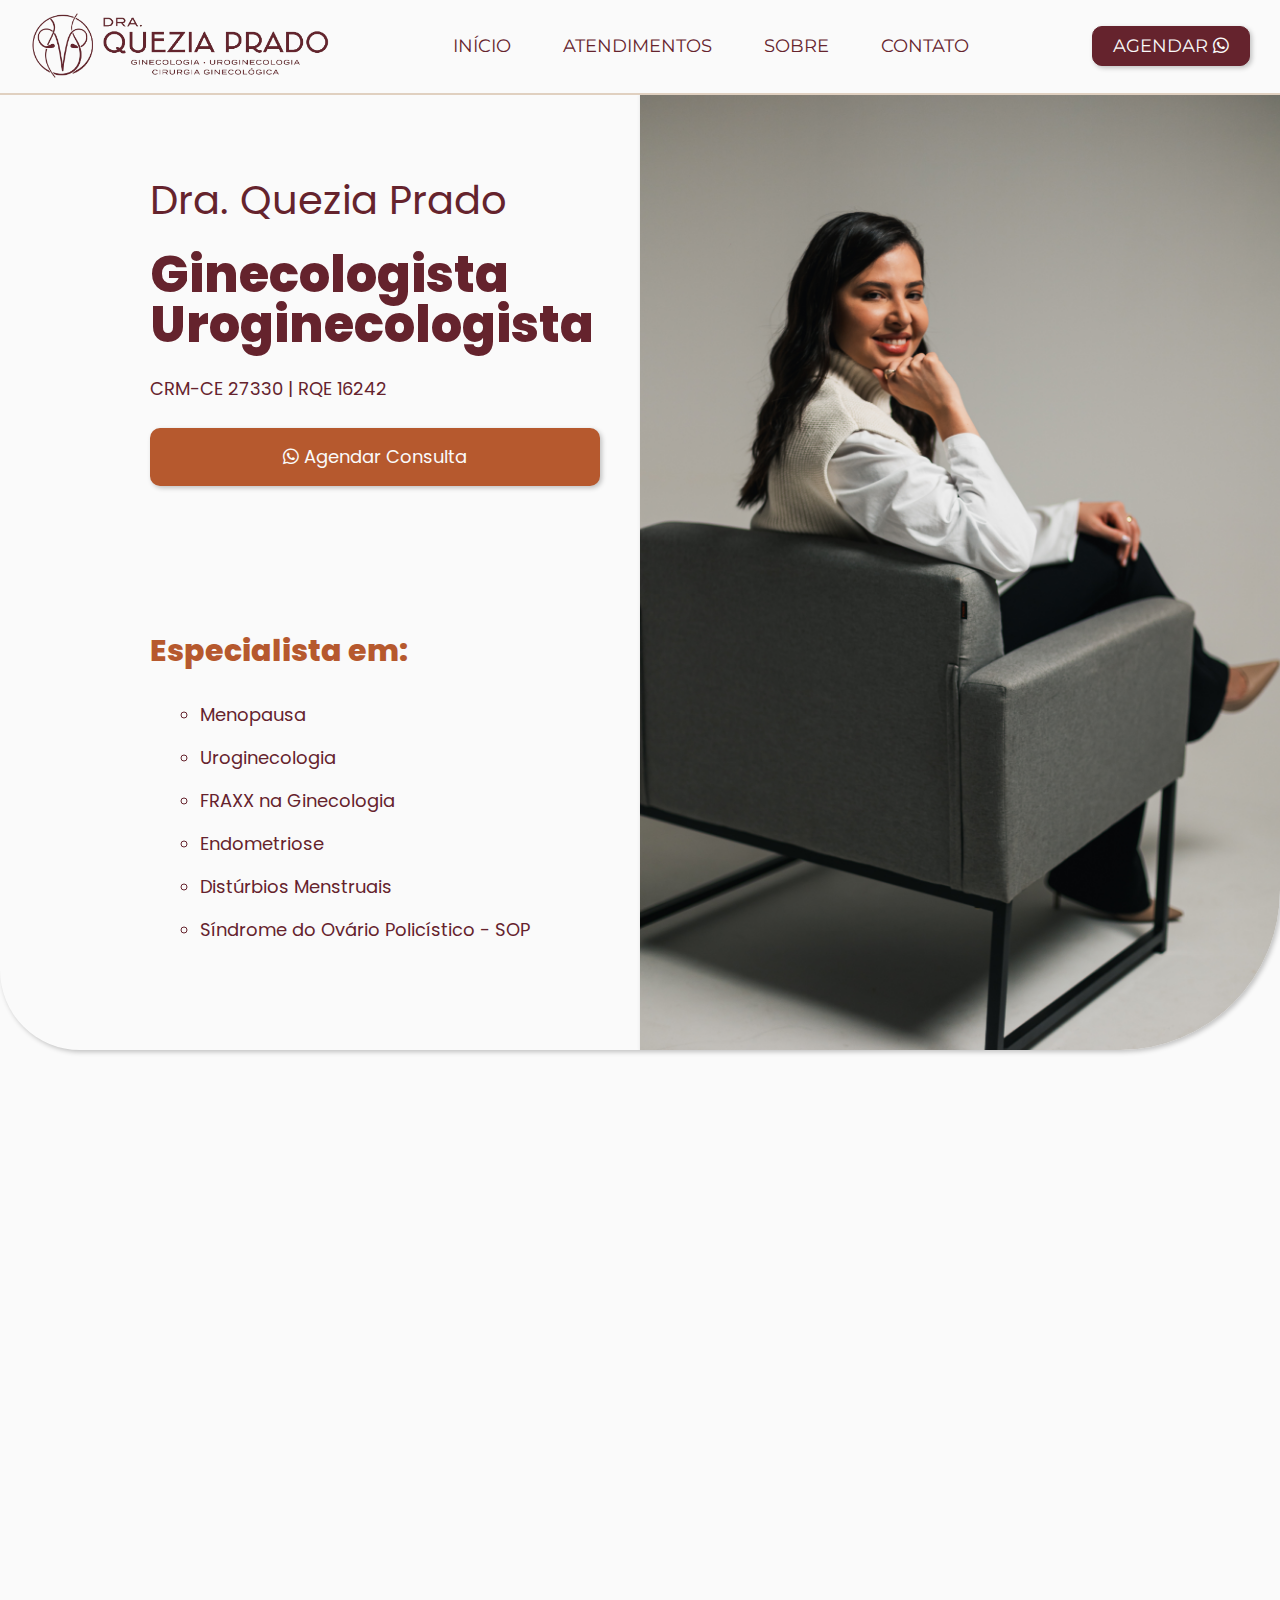
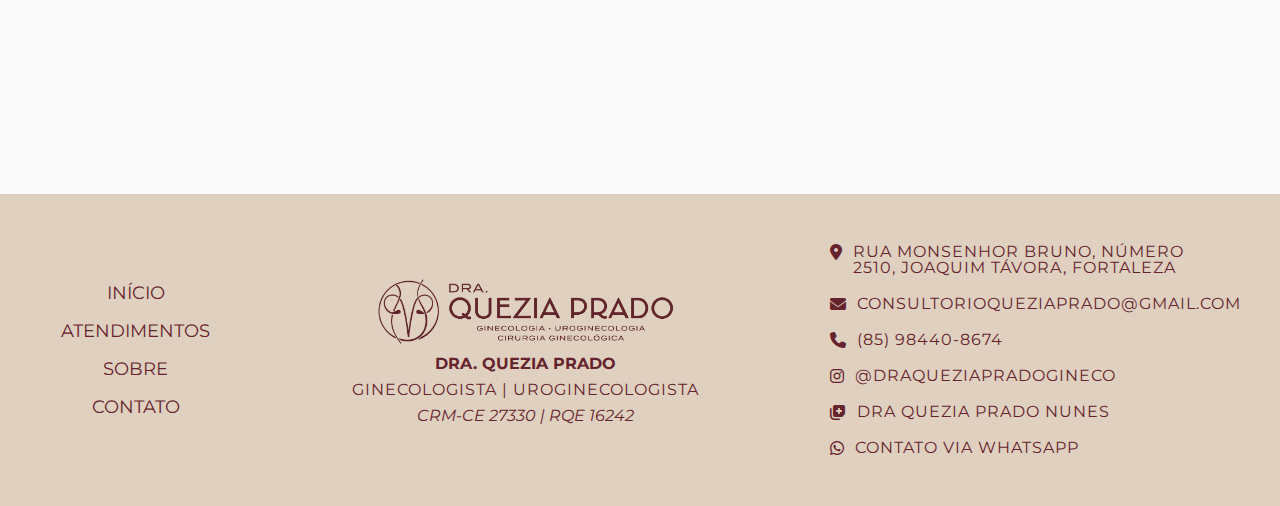
==== commit 8b67a26f: "fix: ajuste de texto" ====
--- a/index.html
+++ b/index.html
@@ -73,11 +73,10 @@
           <ul class="lista_especialidades">
             <li>Menopausa</li>
             <li>Uroginecologia</li>
-            <li>FRAXX na Ginecologia </li>
-            <li>Histeroscopia diagnóstica</li>
+            <li>FRAXX na Ginecologia</li>
+            <li>Endometriose</li>
             <li>Distúrbios Menstruais</li>
-            <li>Síndrome do ovário policístico - SOP</li>
-            <li>Endometriose</li>
+            <li>Síndrome do Ovário Policístico - SOP</li>
           </ul>
         </div>
       </div>
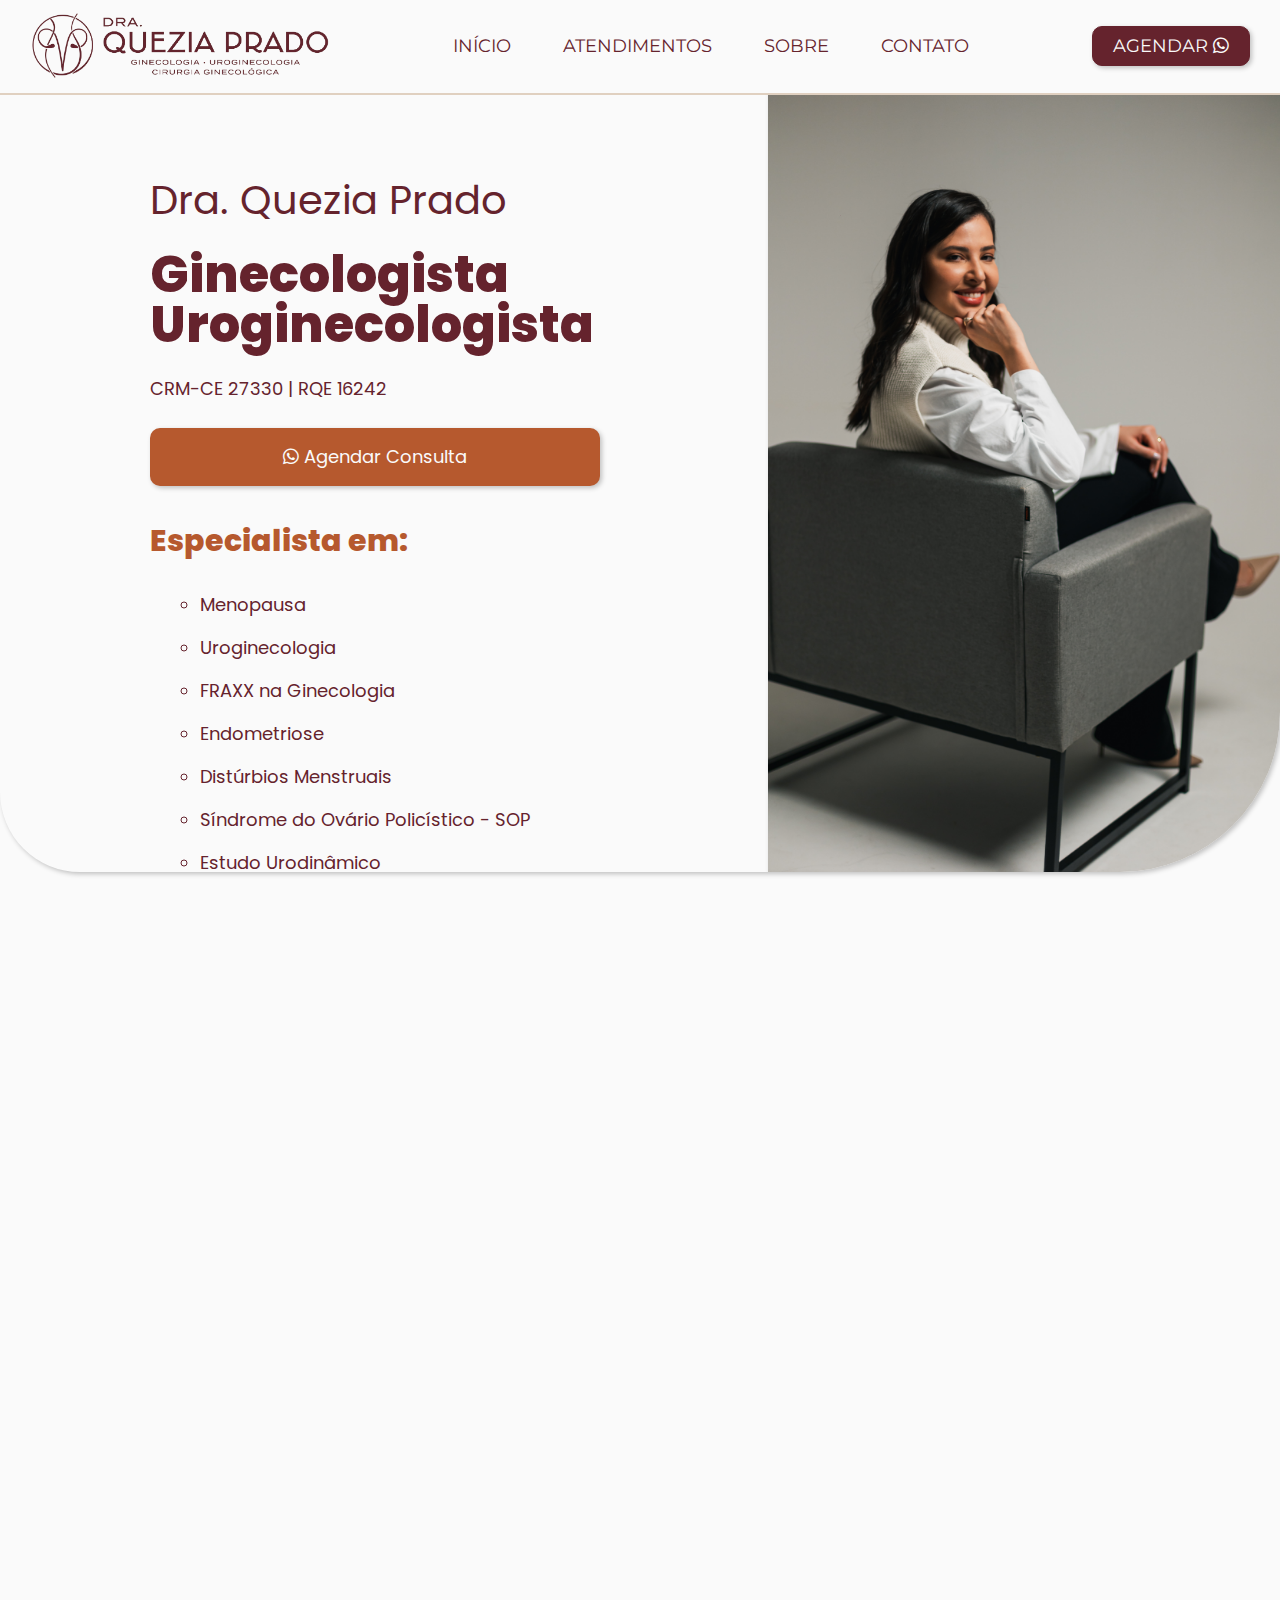
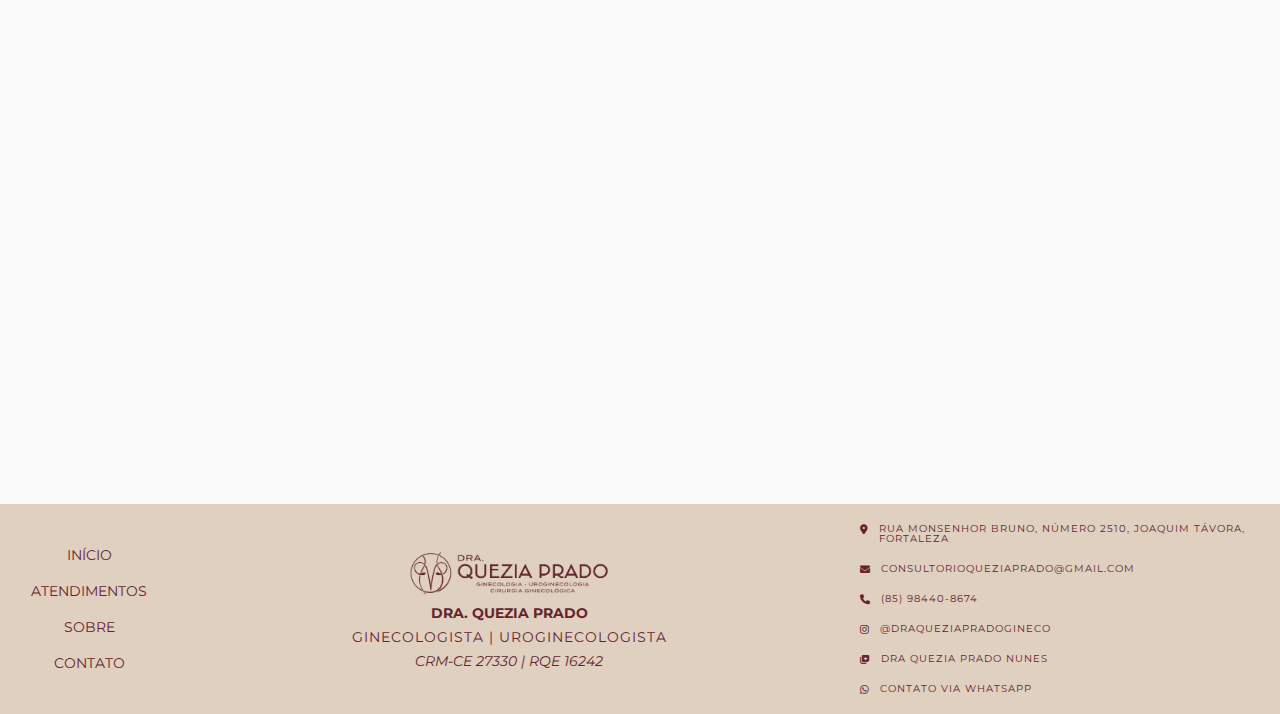
==== commit f8096c66: "fix: adicionando as features" ====
--- a/index.html
+++ b/index.html
@@ -77,6 +77,7 @@
             <li>Endometriose</li>
             <li>Distúrbios Menstruais</li>
             <li>Síndrome do Ovário Policístico - SOP</li>
+            <li>Estudo Urodinâmico</li>
           </ul>
         </div>
       </div>
@@ -88,7 +89,7 @@
       <!-- <a class="atendimentos_botao" href="#ver" role="button" aria-label="Ver todos os Atendimentos">Ver Todos</a> -->
       <div class="atendimentos_container">
         <div class="atendimentos_container_card">
-          <img class="atendimentos_container_card_foto" src="https://saudeemdia.com.br/wp-content/uploads/2023/03/Menopausa.jpg" alt="Imagem ilustrativa sobre menopausa" loading="lazy" />
+          <img class="atendimentos_container_card_foto" src="./assets/Procedimentos/menopausa - site.png" alt="Imagem ilustrativa sobre menopausa" loading="lazy" />
           <h2 class="atendimentos_container_card_titulo">Menopausa</h2>
           <a class="atendimentos_container_card_botao" href="./pages/menopausa.html" role="button" aria-label="Saiba mais sobre menopausa">
             Saiba Mais
@@ -123,7 +124,7 @@
         </div>
 
         <div class="atendimentos_container_card">
-          <img class="atendimentos_container_card_foto" src="https://www.galaxcms.com.br/imgs_redactor/3174/files/lvr3.jpg" alt="Imagem ilustrativa sobre FRAXX na Ginecologia " loading="lazy" />
+          <img class="atendimentos_container_card_foto" src="./assets/Procedimentos/fraxx site.png" alt="Imagem ilustrativa sobre FRAXX na Ginecologia " loading="lazy" />
           <h2 class="atendimentos_container_card_titulo">
             FRAXX na Ginecologia
           </h2>
@@ -138,6 +139,36 @@
             Síndrome dos Ovários Policísticos (SOP)
           </h2>
           <a class="atendimentos_container_card_botao" href="./pages/sop.html" role="button" aria-label="Saiba mais sobre Síndrome dos Ovários Policísticos (SOP)  ">
+            Saiba Mais
+          </a>
+        </div>
+
+        <div class="atendimentos_container_card">
+          <img class="atendimentos_container_card_foto" src="./assets/Procedimentos/estudo urodinamico site.png" alt="Imagem ilustrativa sobre Estudo Urodinâmico  " loading="lazy" />
+          <h2 class="atendimentos_container_card_titulo">
+            Estudo Urodinâmico
+          </h2>
+          <a class="atendimentos_container_card_botao" href="./pages/urodinâmico.html" role="button" aria-label="Saiba mais sobre Estudo Urodinâmico  ">
+            Saiba Mais
+          </a>
+        </div>
+
+        <div class="atendimentos_container_card">
+          <img class="atendimentos_container_card_foto" src="./assets/Procedimentos/quando procurar urogineco.png" alt="Imagem ilustrativa sobre Quando procurar uma Uroginecologista?  " loading="lazy" />
+          <h2 class="atendimentos_container_card_titulo">
+            Quando procurar uma Uroginecologista?
+          </h2>
+          <a class="atendimentos_container_card_botao" href="./pages/uroginecologista.html" role="button" aria-label="Saiba mais sobre Quando procurar uma Uroginecologista?  ">
+            Saiba Mais
+          </a>
+        </div>
+
+        <div class="atendimentos_container_card">
+          <img class="atendimentos_container_card_foto" src="./assets/Procedimentos/quando procurar gineco.png" alt="Imagem ilustrativa sobre Quando procurar uma Ginecologista?  " loading="lazy" />
+          <h2 class="atendimentos_container_card_titulo">
+            Quando procurar uma Ginecologista?
+          </h2>
+          <a class="atendimentos_container_card_botao" href="./pages/ginecologista.html" role="button" aria-label="Saiba mais sobre Quando procurar uma Ginecologista?  ">
             Saiba Mais
           </a>
         </div>
@@ -168,7 +199,13 @@
 
           Fiquem à vontade para clicar em um dos assuntos descritos aqui e entenderem um pouco mais sobre cada tema!<br />
         </p>
-      </div>
+        <a target="_blank" class="inicio_infos_botao" href="https://wa.me/85984408674" role="button" aria-label="Agendar consulta com Dra. Quezia Prado">
+          <i class="fa-brands fa-whatsapp"></i>
+          Agendar Consulta
+        </a>
+
+      </div>
+
     </section>
 
     <section class="instagram">
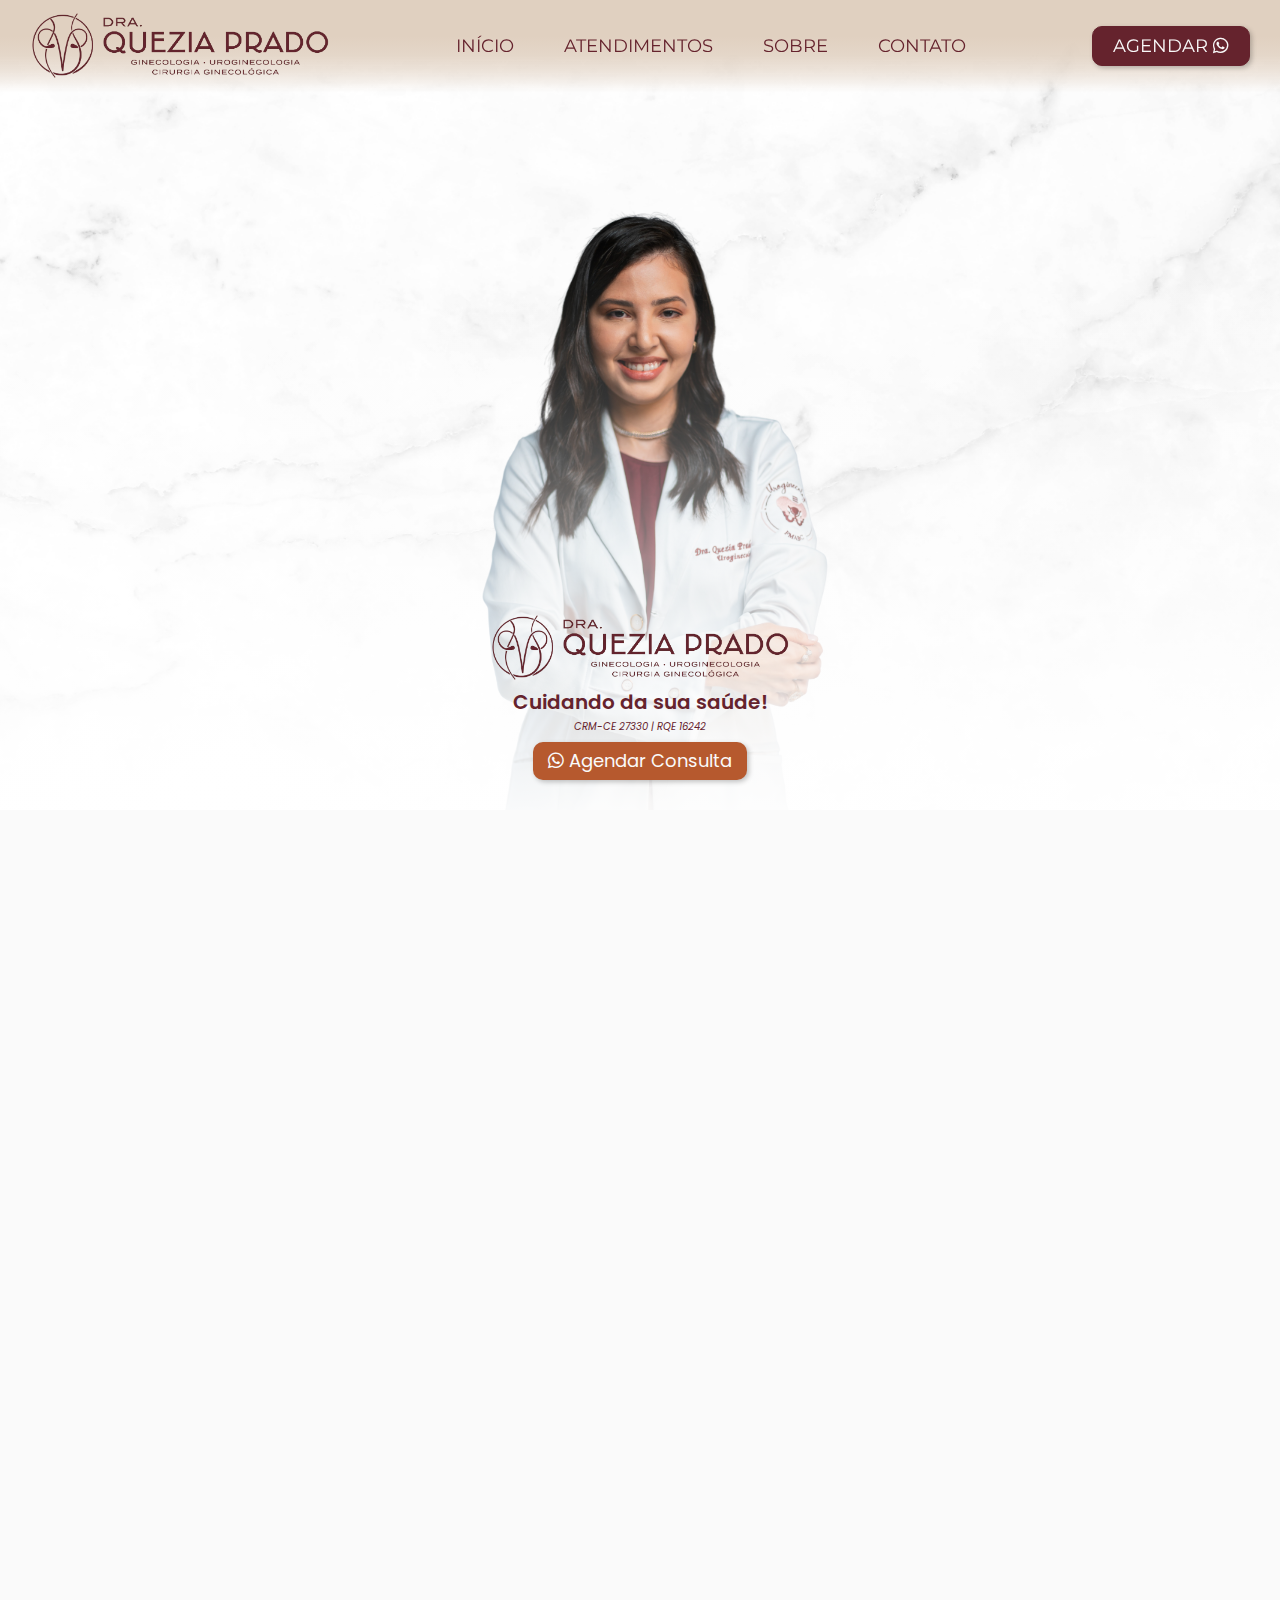
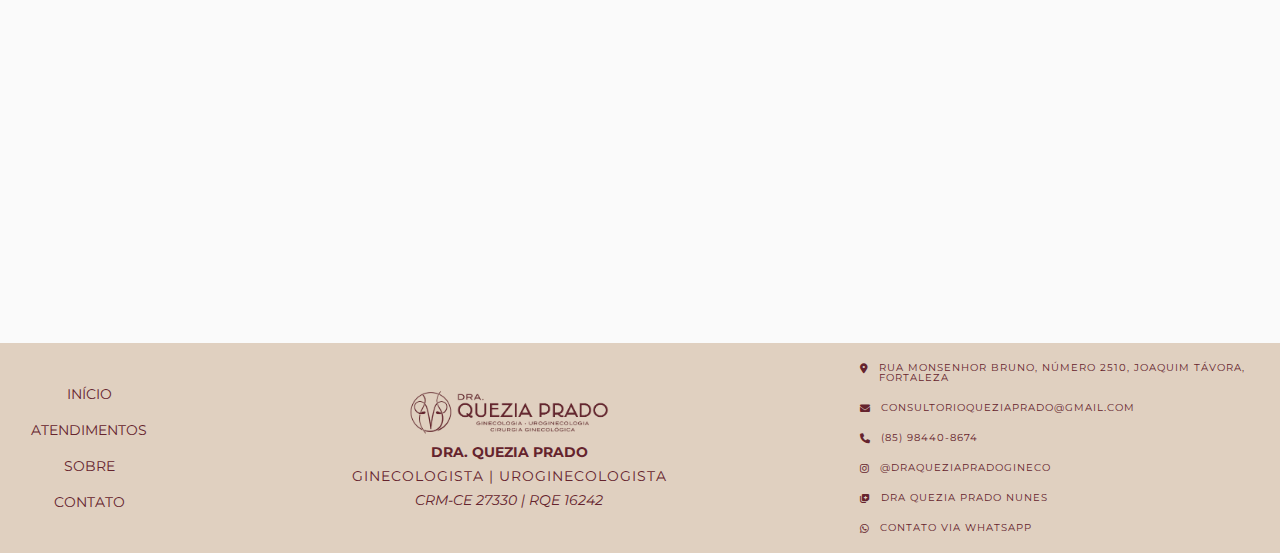
==== commit fc5469b7: "fix: ajustes visuais" ====
--- a/index.html
+++ b/index.html
@@ -60,15 +60,16 @@
     <section class="inicio" id="inicio">
       <div class="inicio_infos">
         <div class="inicio_infos_pessoal">
-          <h1 class="inicio_infos_titulo">Dra. Quezia Prado</h1>
-          <h2 class="inicio_infos_cargo">Ginecologista Uroginecologista</h2>
+          <img src="./assets/logo.png" alt="">
+          <!-- <h1 class="inicio_infos_titulo">Dra. Quezia Prado</h1> -->
+          <h2 class="inicio_infos_cargo">Cuidando da sua saúde! </h2>
           <span class="inicio_infos_credenciais">CRM-CE 27330 | RQE 16242</span>
           <a target="_blank" class="inicio_infos_botao" href="https://wa.me/85984408674" role="button" aria-label="Agendar consulta com Dra. Quezia Prado">
             <i class="fa-brands fa-whatsapp"></i>
             Agendar Consulta
           </a>
         </div>
-        <div class="inicio_esp">
+        <!-- <div class="inicio_esp">
           <h2 class="inicio_infos_titulo_esp">Especialista em:</h2>
           <ul class="lista_especialidades">
             <li>Menopausa</li>
@@ -79,9 +80,9 @@
             <li>Síndrome do Ovário Policístico - SOP</li>
             <li>Estudo Urodinâmico</li>
           </ul>
-        </div>
-      </div>
-      <img class="inicio_foto" src="./assets/foto1.jpg" alt="Foto da Dra. Quezia Prado, ginecologista e uroginecologista." loading="lazy" />
+        </div> -->
+      </div>
+      <!-- <img class="inicio_foto" src="./assets/foto1.jpg" alt="Foto da Dra. Quezia Prado, ginecologista e uroginecologista." loading="lazy" /> -->
     </section>
 
     <section class="atendimentos" id="atendimentos">
@@ -199,7 +200,7 @@
 
           Fiquem à vontade para clicar em um dos assuntos descritos aqui e entenderem um pouco mais sobre cada tema!<br />
         </p>
-        <a target="_blank" class="inicio_infos_botao" href="https://wa.me/85984408674" role="button" aria-label="Agendar consulta com Dra. Quezia Prado">
+        <a target="_blank" class="inicio_infos_botao grande" href="https://wa.me/85984408674" role="button" aria-label="Agendar consulta com Dra. Quezia Prado">
           <i class="fa-brands fa-whatsapp"></i>
           Agendar Consulta
         </a>
@@ -293,36 +294,44 @@
       </div>
 
       <div class="contato_links">
-        <div class="contato_links_icons">
-          <a href="https://www.google.com/maps/place/R.+Monsenhor+Bruno,+2510+-+Aldeota,+Fortaleza+-+CE,+60115-046/data=!4m2!3m1!1s0x7c748ee496ace9f:0xc2dd5bfd3eecf8b7?sa=X&ved=1t:242&ictx=111" class="contato_links_icons_item" target="_blank" rel="noopener noreferrer" aria-label="Ver no Google Maps">
-            <i class="fa-solid fa-location-dot"></i>
-            <span>Rua Monsenhor Bruno, número 2510, Joaquim Távora,
-              Fortaleza</span>
-          </a>
-          <a href="mailto:consultorioqueziaprado@gmail.com" class="contato_links_icons_item" aria-label="Enviar email para consultorioqueziaprado@gmail.com">
-            <i class="fa-solid fa-envelope"></i>
-            <span>consultorioqueziaprado@gmail.com</span>
-          </a>
-          <a href="tel:85984408674" class="contato_links_icons_item" aria-label="Ligar para (85) 98440-8674">
-            <i class="fa-solid fa-phone"></i>
-            <span>(85) 98440-8674</span>
-          </a>
-          <a href="https://www.instagram.com/draqueziapradogineco/" class="contato_links_icons_item" target="_blank" rel="noopener noreferrer" aria-label="Visitar perfil no Instagram">
-            <i class="fa-brands fa-instagram"></i>
-            <span> @draqueziapradogineco</span>
-          </a>
-          <a href="https://www.doctoralia.com.br/quezia-prado-nunes/ginecologista/fortaleza" class="contato_links_icons_item" target="_blank" rel="noopener noreferrer" aria-label="Visitar perfil no Doctoralia">
-            <i class="fa-solid fa-notes-medical"></i>
-            <span> Dra Quezia Prado Nunes</span>
-          </a>
-          <a href="https://wa.me/85984408674" class="contato_links_icons_item" target="_blank" rel="noopener noreferrer" aria-label="Contatar via WhatsApp">
-            <i class="fa-brands fa-whatsapp"></i>
-            <span>Contato via WhatsApp</span>
-          </a>
-        </div>
-
         <iframe src="https://www.google.com/maps/embed?pb=!1m18!1m12!1m3!1d3153.3859847296924!2d-38.513486!3d-3.7443577!2m3!1f0!2f0!3f0!3m2!1i1024!2i768!4f13.1!3m3!1m2!1s0x7c748ee496ace9f%3A0xc2dd5bfd3eecf8b7!2sR.%20Monsenhor%20Bruno%2C%202510%20-%20Aldeota%2C%20Fortaleza%20-%20CE%2C%2060115-046!5e0!3m2!1spt-BR!2sbr&maptype=satellite" class="contato_infos_mapa" allowfullscreen="" loading="lazy" referrerpolicy="no-referrer-when-downgrade" aria-label="Mapa da localização no modo satélite">
         </iframe>
+        <div class="contato_links_icons_container">
+
+          <div class="contato_links_icons">
+            <a href="https://www.google.com/maps/place/R.+Monsenhor+Bruno,+2510+-+Aldeota,+Fortaleza+-+CE,+60115-046/data=!4m2!3m1!1s0x7c748ee496ace9f:0xc2dd5bfd3eecf8b7?sa=X&ved=1t:242&ictx=111" class="contato_links_icons_item" target="_blank" rel="noopener noreferrer" aria-label="Ver no Google Maps">
+              <i class="fa-solid fa-location-dot"></i>
+              <span>Rua Monsenhor Bruno, 2510</span>
+            </a>
+            <a href="mailto:consultorioqueziaprado@gmail.com" class="contato_links_icons_item" aria-label="Enviar email para consultorioqueziaprado@gmail.com">
+              <i class="fa-solid fa-envelope"></i>
+              <span>consultorioqueziaprado</span>
+            </a>
+            <a href="tel:85984408674" class="contato_links_icons_item" aria-label="Ligar para (85) 98440-8674">
+              <i class="fa-solid fa-phone"></i>
+              <span>(85) 98440-8674</span>
+            </a>
+          </div>
+
+          <div class="contato_links_icons">
+
+            <a href="https://www.instagram.com/draqueziapradogineco/" class="contato_links_icons_item" target="_blank" rel="noopener noreferrer" aria-label="Visitar perfil no Instagram">
+              <i class="fa-brands fa-instagram"></i>
+              <span> @draqueziapradogineco</span>
+            </a>
+            <a href="https://www.doctoralia.com.br/quezia-prado-nunes/ginecologista/fortaleza" class="contato_links_icons_item" target="_blank" rel="noopener noreferrer" aria-label="Visitar perfil no Doctoralia">
+              <i class="fa-solid fa-notes-medical"></i>
+              <span> Dra Quezia Prado Nunes</span>
+            </a>
+            <a href="https://wa.me/85984408674" class="contato_links_icons_item" target="_blank" rel="noopener noreferrer" aria-label="Contatar via WhatsApp">
+              <i class="fa-brands fa-whatsapp"></i>
+              <span>Contato via WhatsApp</span>
+            </a>
+          </div>
+
+        </div>
+
+
       </div>
     </section>
   </main>
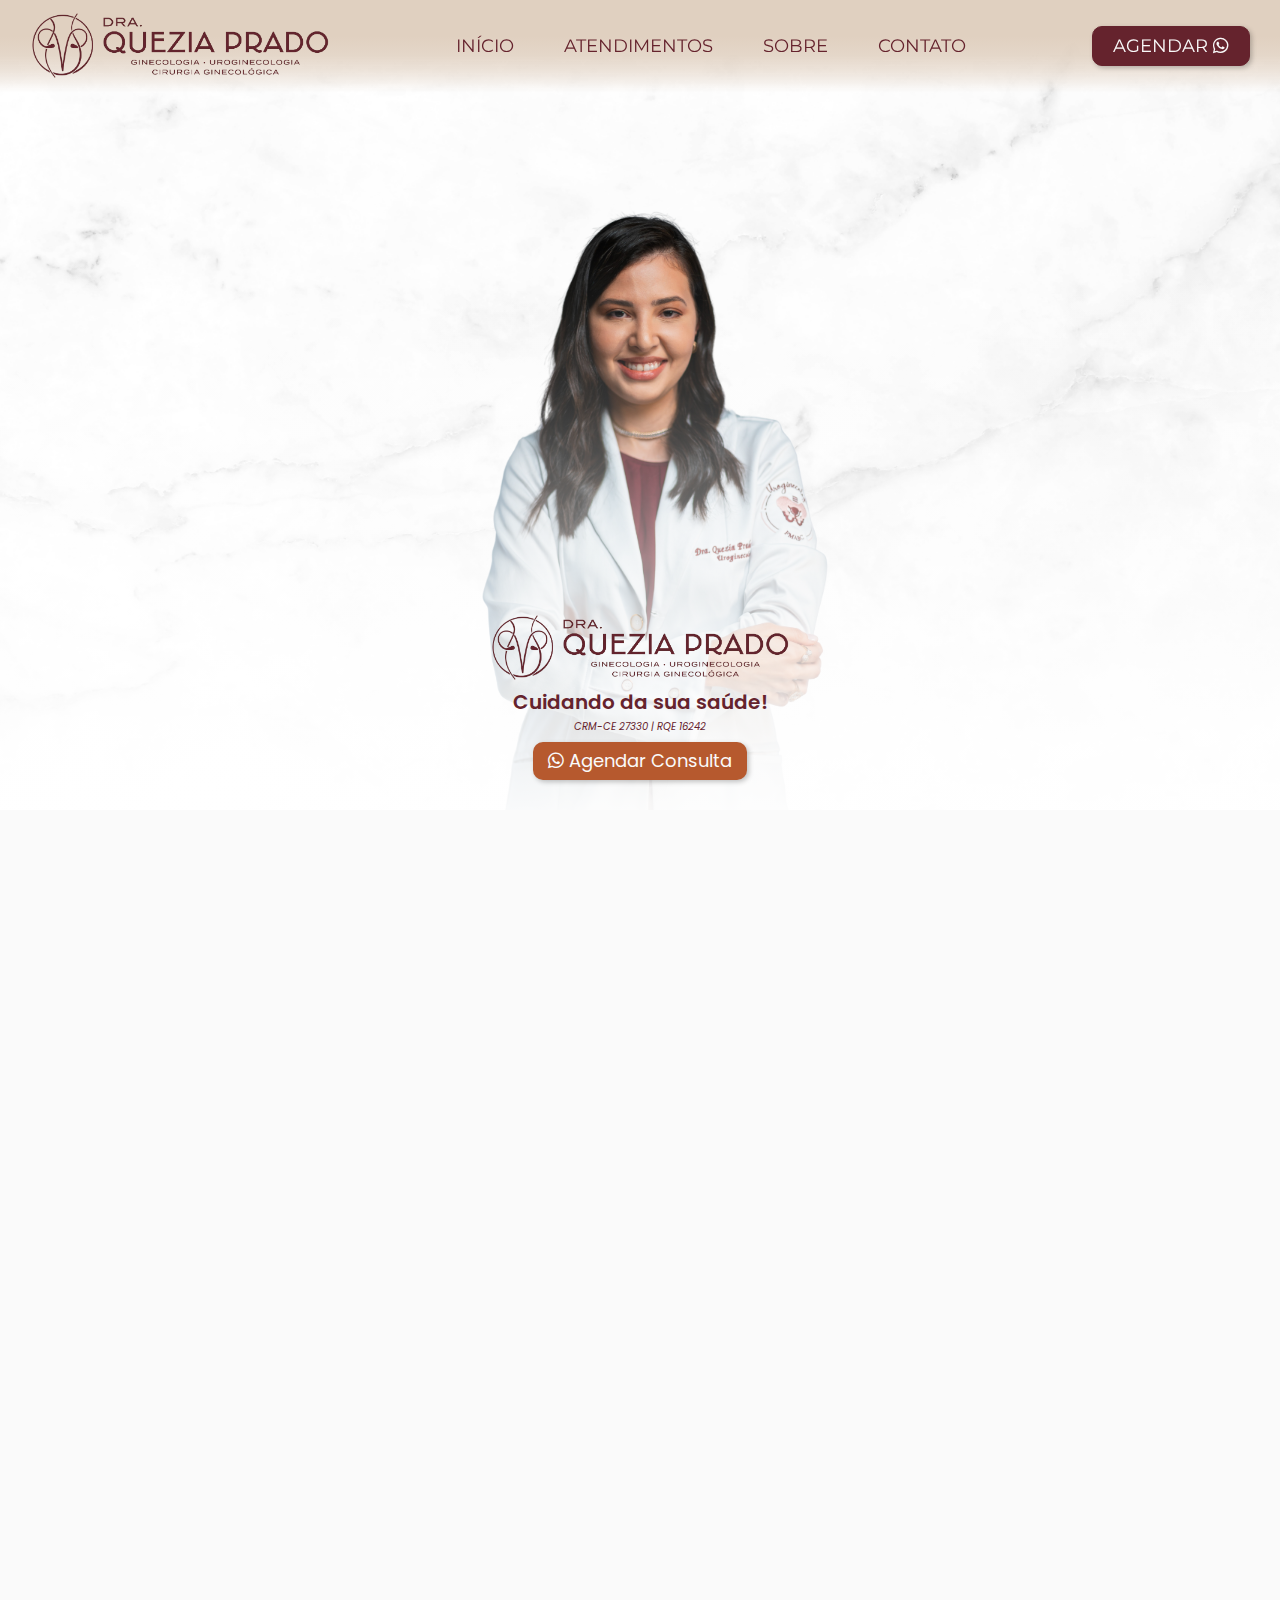
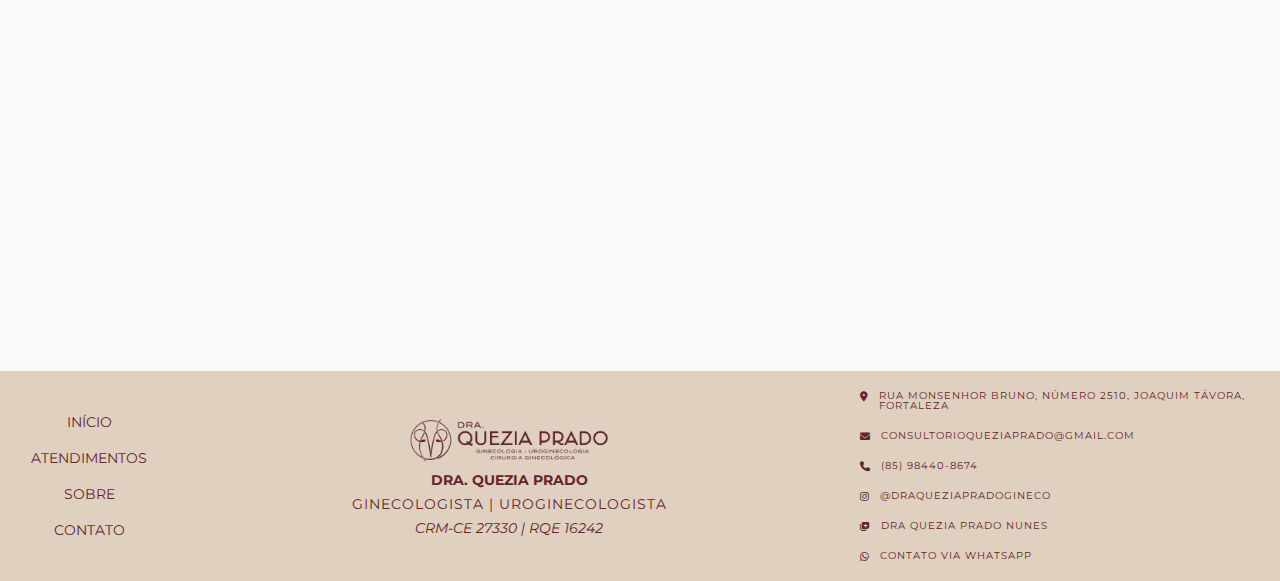
==== commit 549efe91: "ajustes finais" ====
--- a/index.html
+++ b/index.html
@@ -117,7 +117,7 @@
         <div class="atendimentos_container_card">
           <img class="atendimentos_container_card_foto" src="https://clinicarubensdoval.com.br/wp-content/uploads/2024/02/diu-x-implanon-qual-o-melhor-metodo-contraceptivo-clinica-rubens-do-val-dcd.jpg" alt="Imagem ilustrativa sobre Contracepção: diu, implanon  " loading="lazy" />
           <h2 class="atendimentos_container_card_titulo">
-            Contracepção: diu, implanon
+            Contracepção: DIU, Implanon
           </h2>
           <a class="atendimentos_container_card_botao" href="./pages/contracepcao.html" role="button" aria-label="Saiba mais sobre Contracepção: diu, implanon  ">
             Saiba Mais
@@ -194,9 +194,9 @@
           Sou a Dra. Quezia, ginecologista e uroginecologista, com formação em Belém-PA e especialização em São Paulo. Minha atuação abrange ginecologia geral, reposição hormonal, envelhecimento saudável, dores pélvicas, planejamento familiar, disfunções do assoalho pélvico e muito mais. <br />
           <br />
 
-          Tenho ampla experiência em cirurgias ginecológicas, além de métodos contraceptivos como DIUs e Implanon. Trato condições como perda urinária, FRAXX na Ginecologia, infecções urinárias recorrentes, corrimentos vaginais de repetição, endometriose, miomas, adenomiose, distúrbios hormonais como a síndrome dos ovários policísticos. Planejo com você, uma transição tranquila pelo climatério e menopausa, fazendo a reposição hormonal, quando necessária, e prevenindo todas as condições que podem surgir nesse período. <br /><br />
-
-          Meu compromisso é oferecer um atendimento personalizado, promovendo saúde e bem-estar para que cada mulher se sinta bem consigo mesma. <br />
+          Tenho ampla experiência em cirurgias ginecológicas, além de métodos contraceptivos como DIUs e Implanon. Trato condições como perda urinária, infecções urinárias recorrentes, corrimentos vaginais de repetição, endometriose, miomas, adenomiose, distúrbios hormonais como a síndrome dos ovários policísticos. Planejo com você, uma transição tranquila pelo climatério e menopausa, fazendo a reposição hormonal, quando necessária, e prevenindo todas as condições que podem surgir nesse período. <br /><br />
+
+          Meu compromisso é oferecer um atendimento personalizado, promovendo saúde e bem-estar para que cada mulher se sinta bem consigo mesma. <br /><br />
 
           Fiquem à vontade para clicar em um dos assuntos descritos aqui e entenderem um pouco mais sobre cada tema!<br />
         </p>
--- a/style.css
+++ b/style.css
@@ -1,10 +1,11 @@
-@import url('./css/reset.css');
-@import url('./css/cabecalho.css');
-@import url('./css/atendimentos.css');
-@import url('./css/atendimento.css');
-@import url('./css/contato.css');
-@import url('./css/inicio.css');
-@import url('./css/rodape.css');
-@import url('./css/sobre.css');
-@import url('./css/instagram.css');
-@import url('./css/agendar.css');+@import url("./css/reset.css");
+@import url("./css/cabecalho.css");
+@import url("./css/atendimentos.css");
+@import url("./css/atendimento.css");
+@import url("./css/contato.css");
+@import url("./css/inicio.css");
+@import url("./css/rodape.css");
+@import url("./css/sobre.css");
+@import url("./css/instagram.css");
+@import url("./css/agendar.css");
+@import url("./css/banner.css");
